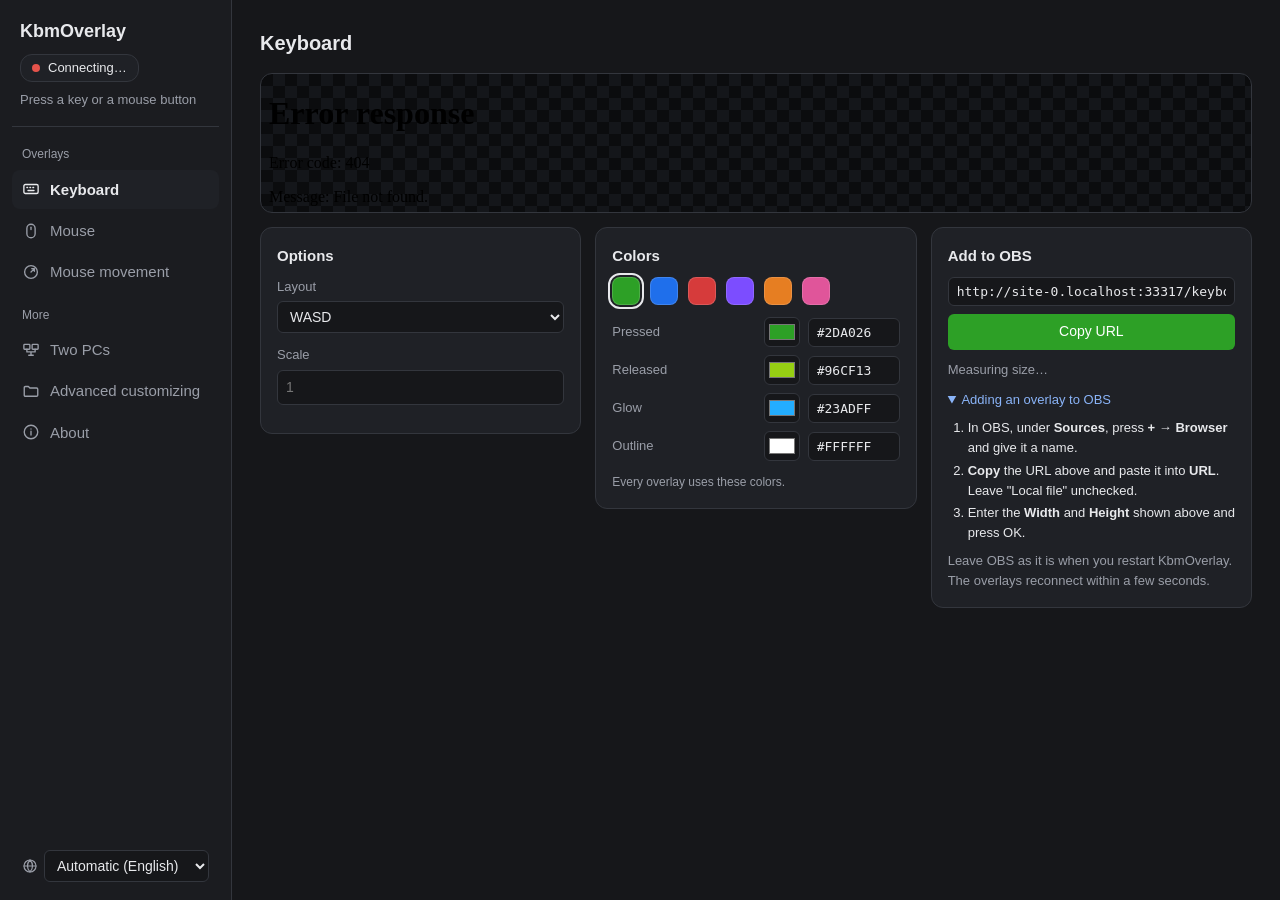
==== pages/index.html @ e0cd4a21 "Redesign the settings page: side menu, color picker, two-PC switches The settings page was one long " ====
<!DOCTYPE html>
<html lang="en">
<head>
    <meta charset="utf-8">
    <meta name="viewport" content="width=device-width, initial-scale=1">
    <title>KbmOverlay</title>
    <script src="overlay.js"></script>
    <style>
        :root {
            --bg: #16171a;
            --side: #1b1c20;
            --card: #1f2126;
            --hover: #26282e;
            --line: #33363d;
            --text: #e8e9ec;
            --muted: #9a9ea8;
            --accent: #2DA026;
            --warn: #f2b84b;
            --bad: #e5534b;
            --link: #8ab4f8;
            --font: "Segoe UI", "Malgun Gothic", "Yu Gothic UI", "Microsoft YaHei UI", sans-serif;
        }
        * { box-sizing: border-box; }
        [hidden] { display: none !important; }
        html, body { margin: 0; background: var(--bg); color: var(--text); font: 15px/1.55 var(--font); }
        h2 { font-size: 20px; margin: 0 0 14px; }
        h3 { font-size: 15px; margin: 0 0 10px; }
        p { margin: 0; }
        a { color: var(--link); }
        .muted { color: var(--muted); }
        .good { color: var(--accent); }
        .warn { color: var(--warn); }
        .bad { color: var(--bad); }
        .small { font-size: 13px; }

        /* ---- menu on the left, one panel on the right ---- */
        .app { display: grid; grid-template-columns: 232px minmax(0, 1fr); min-height: 100vh; }
        .sidebar { position: sticky; top: 0; height: 100vh; overflow-y: auto; display: flex; flex-direction: column; gap: 2px;
                   padding: 18px 12px; background: var(--side); border-right: 1px solid var(--line); }
        .summary { display: flex; flex-direction: column; align-items: flex-start; gap: 8px; padding: 0 8px 16px; margin-bottom: 4px; border-bottom: 1px solid var(--line); }
        .brand { font-size: 18px; font-weight: 600; }
        .brand .muted { margin-left: 6px; font-size: 13px; font-weight: 400; }
        .pill { display: inline-flex; align-items: center; gap: 8px; padding: 3px 11px; border-radius: 12px; background: var(--card); border: 1px solid var(--line); font-size: 13px; }
        .dot { flex-shrink: 0; width: 8px; height: 8px; border-radius: 50%; background: var(--bad); }
        .pill.ok .dot { background: var(--accent); }
        .last-input { font-size: 13px; font-variant-numeric: tabular-nums; }
        nav { display: flex; flex-direction: column; gap: 2px; }
        .nav-group { padding: 12px 10px 4px; font-size: 12px; color: var(--muted); }
        nav a { display: flex; align-items: center; gap: 10px; padding: 8px 10px; border-radius: 8px; color: var(--muted); text-decoration: none; }
        nav a:hover { background: var(--hover); color: var(--text); }
        nav a[aria-current="page"] { background: var(--card); color: var(--text); font-weight: 600; }
        nav svg { width: 18px; height: 18px; flex-shrink: 0; }
        .badge { margin-left: auto; min-width: 18px; padding: 0 6px; border-radius: 9px; background: var(--warn); color: #1a1405; font-size: 12px; font-weight: 600; text-align: center; }
        /* Bottom of the menu, with a globe so it can be found in a language you cannot read. */
        .language { margin-top: auto; display: flex; align-items: center; gap: 6px; padding: 14px 10px 0; color: var(--muted); }
        .language svg { width: 16px; height: 16px; flex-shrink: 0; }
        .language select { flex: 1; min-width: 0; }
        main { width: 100%; max-width: 1080px; padding: 28px 28px 48px; }

        /* ---- shared pieces ---- */
        .notice { border: 1px solid var(--warn); color: var(--warn); border-radius: 8px; padding: 10px 14px; margin-bottom: 16px; }
        .banner { border: 2px solid var(--warn); border-radius: 12px; padding: 16px 18px; margin-bottom: 16px; background: var(--card); }
        .banner p { margin: 0 0 6px; }
        .banner .code { font: 600 28px/1.2 Consolas, monospace; letter-spacing: 2px; color: var(--warn); }
        .box { min-width: 0; background: var(--card); border: 1px solid var(--line); border-radius: 12px; padding: 16px; }
        .columns { display: grid; grid-template-columns: repeat(auto-fit, minmax(240px, 1fr)); gap: 14px; align-items: start; }
        .columns.two { grid-template-columns: repeat(auto-fit, minmax(300px, 1fr)); }
        .prose p + p { margin-top: 10px; }
        .intro { margin: -4px 0 16px; }
        select, input { background: var(--bg); color: var(--text); border: 1px solid var(--line); border-radius: 6px; padding: 6px 8px; font: inherit; font-size: 14px; }
        button { background: var(--accent); color: #fff; border: 0; border-radius: 6px; padding: 7px 16px; font: inherit; font-size: 14px; cursor: pointer; }
        button:active { transform: translateY(1px); }
        button.secondary { background: transparent; color: var(--text); border: 1px solid var(--line); }
        button.danger { background: transparent; color: var(--bad); border: 1px solid var(--bad); }
        button.link { background: none; border: 0; padding: 0; color: var(--link); font-size: 12px; }
        button:disabled { opacity: 0.5; cursor: default; }
        button:focus-visible, a:focus-visible, summary:focus-visible { outline: 2px solid var(--link); outline-offset: 2px; }
        code { font-family: Consolas, monospace; font-size: 13px; background: var(--bg); padding: 1px 5px; border-radius: 4px; }
        .row { display: flex; flex-wrap: wrap; gap: 8px; align-items: center; margin-top: 10px; }
        .row input { flex: 1 1 200px; min-width: 0; padding: 7px 10px; }

        /* ---- overlay panels: big preview on top, three boxes below ---- */
        .preview { position: relative; overflow: hidden; min-height: 140px; margin-bottom: 14px; border: 1px solid var(--line); border-radius: 12px;
                   background: #0b0c0e repeating-conic-gradient(#14161a 0% 25%, #0b0c0e 0% 50%) 0 0 / 24px 24px; }
        .preview iframe { position: absolute; left: 0; top: 0; border: 0; transform-origin: 0 0; background: transparent; }
        .field { display: flex; flex-direction: column; gap: 4px; margin-bottom: 12px; color: var(--muted); font-size: 13px; }
        .field select, .field input { width: 100%; }
        .url { width: 100%; margin-bottom: 8px; font: 13px Consolas, monospace; }
        .copy { width: 100%; }
        .changed { margin-top: 8px; }
        .size { margin-top: 10px; font-size: 13px; }
        .size b { color: var(--text); font-variant-numeric: tabular-nums; }
        .howto { margin-top: 10px; font-size: 13px; }
        .howto summary { cursor: pointer; color: var(--link); }
        ol.steps { margin: 8px 0; padding-left: 20px; }
        ol.steps li { margin: 2px 0; }
        .swatches { display: flex; flex-wrap: wrap; gap: 10px; margin-bottom: 12px; }
        button.swatch { width: 28px; height: 28px; padding: 0; border-radius: 8px; border: 1px solid rgba(255, 255, 255, 0.15); }
        button.swatch[aria-pressed="true"] { outline: 2px solid var(--text); outline-offset: 2px; }
        .color-row { display: grid; grid-template-columns: minmax(0, 1fr) 36px 92px; gap: 8px; align-items: center; margin-top: 8px; font-size: 13px; color: var(--muted); }
        .color-row input[type=color] { width: 36px; height: 30px; padding: 2px; cursor: pointer; }
        .hex { width: 100%; font: 13px Consolas, monospace; text-transform: uppercase; }
        .hex.invalid { border-color: var(--bad); }
        .color-footer { display: flex; flex-wrap: wrap; justify-content: space-between; gap: 4px 12px; margin-top: 12px; font-size: 12px; }

        /* ---- two PCs ---- */
        .switch-row { display: flex; align-items: flex-start; justify-content: space-between; gap: 16px; }
        .switch-row.sub { margin-top: 14px; padding-top: 14px; border-top: 1px solid var(--line); }
        .switch-title { font-weight: 600; margin-bottom: 2px; }
        .switch-row p { font-size: 13px; }
        .switch { position: relative; flex-shrink: 0; width: 44px; height: 24px; margin-top: 2px; }
        .switch input { position: absolute; inset: 0; width: 100%; height: 100%; margin: 0; opacity: 0; cursor: pointer; }
        .switch span { position: absolute; inset: 0; border-radius: 12px; background: #43464f; pointer-events: none; transition: background 0.15s; }
        .switch span::after { content: ""; position: absolute; left: 3px; top: 3px; width: 18px; height: 18px; border-radius: 50%; background: #fff; transition: transform 0.15s; }
        .switch input:checked + span { background: var(--accent); }
        .switch input:checked + span::after { transform: translateX(20px); }
        .switch input:focus-visible + span { outline: 2px solid var(--link); outline-offset: 2px; }
        .switch input:disabled { cursor: default; }
        .switch input:disabled + span, .switch.busy span { opacity: 0.5; }
        .peer-list { list-style: none; margin: 12px 0 0; padding: 0; }
        .peer-list li { display: flex; justify-content: space-between; align-items: center; gap: 8px; padding: 6px 0; border-top: 1px solid var(--line); }
        .peer-list button { flex-shrink: 0; white-space: nowrap; }
        #send-text { font-size: 13px; }

        @media (max-width: 760px) {
            .app { grid-template-columns: minmax(0, 1fr); }
            .sidebar { position: static; height: auto; padding: 14px 16px 10px; border-right: 0; border-bottom: 1px solid var(--line); }
            .summary { flex-direction: row; flex-wrap: wrap; align-items: center; padding: 0 0 12px; }
            nav { flex-direction: row; flex-wrap: wrap; }
            .nav-group { display: none; }
            nav a { padding: 6px 10px; }
            .language { margin-top: 8px; padding: 0; }
            main { padding: 20px 16px 40px; }
        }
    </style>
</head>
<body>
<div class="app">
    <aside class="sidebar">
        <div class="summary">
            <div class="brand">KbmOverlay<span class="muted" id="version"></span></div>
            <span class="pill" id="status"><span class="dot"></span><span id="status-text" data-i18n="status.connecting"></span></span>
            <span class="pill ok" id="relay-pill" hidden><span class="dot"></span><span id="relay-pill-text"></span></span>
            <span class="muted last-input" id="last-input" data-i18n="input.hint"></span>
        </div>
        <nav>
            <div class="nav-group" data-i18n="nav.overlays"></div>
            <a href="#keyboard">
                <svg viewBox="0 0 24 24" fill="none" stroke="currentColor" stroke-width="1.8" stroke-linecap="round" stroke-linejoin="round" aria-hidden="true"><rect x="2.5" y="6" width="19" height="12" rx="2"/><path d="M6.5 10h1M10.5 10h1M14.5 10h1M8 14h8"/></svg>
                <span data-i18n="keyboard.title"></span>
            </a>
            <a href="#mouse">
                <svg viewBox="0 0 24 24" fill="none" stroke="currentColor" stroke-width="1.8" stroke-linecap="round" stroke-linejoin="round" aria-hidden="true"><rect x="6.5" y="3" width="11" height="18" rx="5.5"/><path d="M12 7v3"/></svg>
                <span data-i18n="mouse.title"></span>
            </a>
            <a href="#mouse-move">
                <svg viewBox="0 0 24 24" fill="none" stroke="currentColor" stroke-width="1.8" stroke-linecap="round" stroke-linejoin="round" aria-hidden="true"><circle cx="12" cy="12" r="8.5"/><path d="M12 12l4.5-4.5M13 7.5h3.5V11"/></svg>
                <span data-i18n="mouseMove.title"></span>
            </a>
            <div class="nav-group" data-i18n="nav.more"></div>
            <a href="#relay">
                <svg viewBox="0 0 24 24" fill="none" stroke="currentColor" stroke-width="1.8" stroke-linecap="round" stroke-linejoin="round" aria-hidden="true"><rect x="2.5" y="4.5" width="8" height="6.5" rx="1"/><rect x="13.5" y="4.5" width="8" height="6.5" rx="1"/><path d="M6.5 11v3.5h11V11M12 14.5V19M9 19h6"/></svg>
                <span data-i18n="relay.title"></span>
                <span class="badge" id="relay-badge" data-i18n-title="nav.attention" hidden></span>
            </a>
            <a href="#custom">
                <svg viewBox="0 0 24 24" fill="none" stroke="currentColor" stroke-width="1.8" stroke-linecap="round" stroke-linejoin="round" aria-hidden="true"><path d="M3 7.5A1.5 1.5 0 0 1 4.5 6h4l2 2h9A1.5 1.5 0 0 1 21 9.5v8a1.5 1.5 0 0 1-1.5 1.5h-15A1.5 1.5 0 0 1 3 17.5z"/></svg>
                <span data-i18n="custom.title"></span>
            </a>
            <a href="#about">
                <svg viewBox="0 0 24 24" fill="none" stroke="currentColor" stroke-width="1.8" stroke-linecap="round" stroke-linejoin="round" aria-hidden="true"><circle cx="12" cy="12" r="9"/><path d="M12 11v5M12 8h.01"/></svg>
                <span data-i18n="about.title"></span>
            </a>
        </nav>
        <label class="language" data-i18n-title="language.label">
            <svg viewBox="0 0 24 24" fill="none" stroke="currentColor" stroke-width="1.8" stroke-linecap="round" aria-hidden="true">
                <circle cx="12" cy="12" r="9"/><path d="M3 12h18M12 3c2.5 2.6 3.8 5.6 3.8 9s-1.3 6.4-3.8 9c-2.5-2.6-3.8-5.6-3.8-9S9.5 5.6 12 3z"/>
            </svg>
            <select id="language" data-i18n-aria="language.label"></select>
        </label>
    </aside>

    <main>
        <!-- Shown above every panel, so a request is never missed. -->
        <div class="banner" id="approval" hidden>
            <p id="approval-text"></p>
            <p><span data-i18n="approval.code"></span> <span class="code" id="approval-code"></span></p>
            <p class="muted" data-i18n="approval.hint"></p>
            <div class="row">
                <button type="button" id="approve" data-i18n="approval.allow"></button>
                <button type="button" class="secondary" id="deny" data-i18n="approval.deny"></button>
            </div>
        </div>

        <div class="banner" id="waiting" hidden>
            <p id="waiting-text"></p>
            <p><span data-i18n="approval.code"></span> <span class="code" id="waiting-code"></span></p>
            <p class="muted" data-i18n="waiting.hint"></p>
        </div>

        <div class="notice" id="admin-notice" data-i18n="admin.notice" hidden></div>

        <section class="panel" data-panel="keyboard" data-page="keyboard.html" data-colors="pressed released glow line" hidden>
            <h2 data-i18n="keyboard.title"></h2>
            <div class="preview"><iframe data-i18n-title="preview.keyboard"></iframe></div>
            <div class="columns">
                <div class="box">
                    <h3 data-i18n="box.options"></h3>
                    <label class="field"><span data-i18n="keyboard.layout"></span>
                        <select data-param="layout">
                            <option value="" data-i18n="layout.wasd"></option>
                            <option value="tkl" data-i18n="layout.tkl"></option>
                            <option value="full" data-i18n="layout.full"></option>
                        </select>
                    </label>
                    <label class="field"><span data-i18n="option.scale"></span>
                        <input type="number" data-param="scale" min="0.25" max="4" step="0.25" placeholder="1">
                    </label>
                </div>
                <div class="box colors"><h3 data-i18n="box.colors"></h3></div>
                <div class="box obs"><h3 data-i18n="box.obs"></h3></div>
            </div>
        </section>

        <section class="panel" data-panel="mouse" data-page="mouse.html" data-colors="pressed released line" hidden>
            <h2 data-i18n="mouse.title"></h2>
            <div class="preview"><iframe data-i18n-title="preview.mouse"></iframe></div>
            <div class="columns">
                <div class="box">
                    <h3 data-i18n="box.options"></h3>
                    <label class="field"><span data-i18n="option.scale"></span>
                        <input type="number" data-param="scale" min="0.25" max="4" step="0.25" placeholder="1">
                    </label>
                </div>
                <div class="box colors"><h3 data-i18n="box.colors"></h3></div>
                <div class="box obs"><h3 data-i18n="box.obs"></h3></div>
            </div>
        </section>

        <section class="panel" data-panel="mouse-move" data-page="mouse-move.html" data-colors="line" hidden>
            <h2 data-i18n="mouseMove.title"></h2>
            <div class="preview"><iframe data-i18n-title="preview.mouseMove"></iframe></div>
            <div class="columns">
                <div class="box">
                    <h3 data-i18n="box.options"></h3>
                    <label class="field"><span data-i18n="option.size"></span>
                        <input type="number" data-param="size" min="120" max="2000" step="20" placeholder="400">
                    </label>
                    <label class="field"><span data-i18n="option.sens"></span>
                        <input type="number" data-param="sens" min="0.05" max="20" step="0.25" placeholder="1">
                    </label>
                    <p class="muted small" data-i18n="mouseMove.hint"></p>
                </div>
                <div class="box colors"><h3 data-i18n="box.colors"></h3></div>
                <div class="box obs"><h3 data-i18n="box.obs"></h3></div>
            </div>
        </section>

        <section class="panel" data-panel="relay" hidden>
            <h2 data-i18n="relay.title"></h2>
            <p class="muted intro">
                <span data-i18n-html="relay.intro"></span>
                <b id="relay-machine">…</b> <span id="relay-addresses"></span>
            </p>
            <div class="columns two">
                <div class="box">
                    <h3 data-i18n-html="receive.title"></h3>
                    <div class="switch-row">
                        <div>
                            <div class="switch-title" id="receive-label" data-i18n="receive.switch"></div>
                            <p id="receive-text" class="muted">…</p>
                        </div>
                        <label class="switch"><input type="checkbox" role="switch" id="receive-switch" aria-labelledby="receive-label"><span></span></label>
                    </div>
                    <div class="row" id="firewall-row" hidden>
                        <button type="button" id="firewall-retry" data-i18n="receive.allowFirewall"></button>
                    </div>
                    <div class="switch-row sub" id="public-row" hidden>
                        <div>
                            <div class="switch-title" id="public-label" data-i18n="receive.allowPublic"></div>
                            <p id="public-text" class="muted"></p>
                        </div>
                        <label class="switch"><input type="checkbox" role="switch" id="public-switch" aria-labelledby="public-label"><span></span></label>
                    </div>
                    <div class="row" id="network-row" hidden>
                        <button type="button" class="secondary" id="network-settings" data-i18n="receive.networkSettings"></button>
                    </div>
                    <ul class="peer-list" id="paired-list"></ul>
                </div>
                <div class="box">
                    <h3 data-i18n="send.title"></h3>
                    <p id="send-text" class="muted">…</p>
                    <ul class="peer-list" id="found-list"></ul>
                    <div class="row">
                        <input id="manual-address" data-i18n-placeholder="send.manualPlaceholder" data-i18n-aria="send.manualLabel">
                        <button type="button" class="secondary" id="manual-connect" data-i18n="send.manualConnect"></button>
                    </div>
                    <p class="bad small" id="manual-error" style="margin-top:6px" hidden></p>
                    <div class="row">
                        <button type="button" class="secondary" id="search" data-i18n="send.search"></button>
                        <button type="button" class="danger" id="stop-sending" data-i18n="send.stop" hidden></button>
                    </div>
                </div>
            </div>
        </section>

        <section class="panel" data-panel="custom" hidden>
            <h2 data-i18n="custom.title"></h2>
            <div class="box prose">
                <p data-i18n="custom.colorsHint"></p>
                <p data-i18n-html="custom.text"></p>
            </div>
        </section>

        <section class="panel" data-panel="about" hidden>
            <h2 data-i18n="about.title"></h2>
            <div class="box prose">
                <p id="about-version" hidden></p>
                <p data-i18n="footer.privacy"></p>
                <p>
                    <a href="licenses.html" data-i18n="footer.licenses"></a> ·
                    <a href="https://github.com/xyzw0128-debug/KbmOverlay" target="_blank" rel="noopener">GitHub</a>
                </p>
            </div>
        </section>
    </main>
</div>

<!-- The "Add to OBS" box, copied into each overlay panel. -->
<template id="obs-box">
    <input class="url" readonly data-i18n-aria="obs.urlLabel">
    <button type="button" class="copy" data-i18n="copy"></button>
    <p class="warn small changed" data-i18n="obs.changed" hidden></p>
    <div class="size muted"></div>
    <details class="howto">
        <summary data-i18n="obs.title"></summary>
        <ol class="steps">
            <li data-i18n-html="obs.step1"></li>
            <li data-i18n-html="obs.step2"></li>
            <li data-i18n-html="obs.step3"></li>
        </ol>
        <p class="muted" data-i18n="obs.reconnect"></p>
    </details>
</template>

<script>
    Overlay.i18n().then(function (t) {
        'use strict';

        function $(id) { return document.getElementById(id); }

        function el(tag, className, text) {
            var element = document.createElement(tag);
            if (className) element.className = className;
            if (text != null) element.textContent = text;
            return element;
        }

        var info = t.info;
        Overlay.translate(t, document);
        document.title = info.version ? t('page.titleVersion', { version: info.version }) : t('page.title');
        $('admin-notice').hidden = info.elevated !== false;
        if (info.version) {
            $('version').textContent = info.version;
            $('about-version').textContent = t('about.version', { version: info.version });
            $('about-version').hidden = false;
        }

        // ---- choices remembered in this browser (panel, options, colors, last copied URLs) ----

        var store = (function () {
            var KEY = 'kbmoverlay.settings';
            var data = {};
            try {
                var saved = JSON.parse(localStorage.getItem(KEY));
                if (saved && typeof saved === 'object') data = saved;
            } catch (e) {
                // Storage off or broken: start from the defaults.
            }
            return {
                get: function (name) { return data[name] != null ? data[name] : null; },
                // An object saved under name, or a new empty one.
                object: function (name) {
                    var value = data[name];
                    return value && typeof value === 'object' && !Array.isArray(value) ? value : {};
                },
                set: function (name, value) {
                    data[name] = value;
                    try { localStorage.setItem(KEY, JSON.stringify(data)); } catch (e) { /* not remembered, still works */ }
                }
            };
        })();

        // ---- language ----

        var languageSelect = $('language');
        function addOption(value, label) {
            var option = document.createElement('option');
            option.value = value;
            option.textContent = label;
            languageSelect.appendChild(option);
        }
        addOption('auto', t('language.auto', { name: info.systemLang || 'English' }));
        (info.languages || []).forEach(function (language) { addOption(language.code, language.name); });
        languageSelect.value = info.langSetting || 'auto';

        // ---- colors ----
        // Colors go into the overlay URLs (?pressed=2DA026&...), the same for every overlay.
        // A color that is not set uses theme.css.

        var COLOR_NAMES = ['pressed', 'released', 'glow', 'line'];
        var defaults = { pressed: '2DA026', released: '96CF13', glow: '23ADFF', line: 'FFFFFF' }; // until theme.css is read
        var PRESETS = [
            { name: 'green' }, // theme.css colors
            { name: 'blue', pressed: '1F6FEB', released: '58A6FF', glow: '9ED0FF' },
            { name: 'red', pressed: 'D63B3B', released: 'FF7B5C', glow: 'FFB347' },
            { name: 'purple', pressed: '7C4DFF', released: 'B39DFF', glow: 'FF6EC7' },
            { name: 'orange', pressed: 'E67E22', released: 'FFB65C', glow: 'FFE08A' },
            { name: 'pink', pressed: 'E0559A', released: 'FF9CCB', glow: 'B39DFF' }
        ];

        function isHex(value) { return typeof value === 'string' && /^[0-9A-Fa-f]{6}$/.test(value); }

        var colors = {};
        var savedColors = store.object('colors');
        COLOR_NAMES.forEach(function (name) {
            if (isHex(savedColors[name])) colors[name] = savedColors[name].toUpperCase();
        });

        function colorOf(name) { return colors[name] || defaults[name]; }

        // changes: { name: 'RRGGBB' or null for the theme.css color }
        function setColors(changes) {
            Object.keys(changes).forEach(function (name) {
                var value = changes[name] ? changes[name].toUpperCase() : null;
                if (!value || value === defaults[name]) delete colors[name];
                else colors[name] = value;
            });
            store.set('colors', colors);
            refreshCards();
        }

        // Any CSS color -> 'RRGGBB', or null.
        function cssToHex(value) {
            if (/var\(/.test(value)) return null;
            var probe = document.createElement('span');
            probe.style.color = value;
            if (!probe.style.color) return null;
            document.body.appendChild(probe);
            var rgb = getComputedStyle(probe).color.match(/[\d.]+/g);
            document.body.removeChild(probe);
            if (!rgb || rgb.length < 3) return null;
            return rgb.slice(0, 3).map(function (n) {
                return ('0' + Math.round(+n).toString(16)).slice(-2);
            }).join('').toUpperCase();
        }

        // Show the colors theme.css really has; it can be edited in the pages folder.
        fetch('theme.css')
            .then(function (response) { return response.ok ? response.text() : ''; })
            .then(function (css) {
                var root = /:root\s*\{([^}]*)\}/.exec(css);
                if (!root) return;
                COLOR_NAMES.forEach(function (name) {
                    var match = new RegExp('--' + name + '\\s*:\\s*([^;]+);').exec(root[1]);
                    var hex = match && cssToHex(match[1].trim());
                    if (hex) defaults[name] = hex;
                });
                refreshCards();
            })
            .catch(function () { /* keep the built-in defaults */ });

        // Fills the Colors box of one panel: preset swatches (when the overlay has a pressed color)
        // and a picker plus a hex field per color. Returns a function that redraws it.
        function colorBox(box, names) {
            var swatches = [];
            if (names.indexOf('pressed') >= 0) {
                var group = el('div', 'swatches');
                group.setAttribute('role', 'group');
                group.setAttribute('aria-label', t('color.presets'));
                PRESETS.forEach(function (preset) {
                    var button = el('button', 'swatch');
                    button.type = 'button';
                    button.title = t('color.preset.' + preset.name);
                    button.setAttribute('aria-label', button.title);
                    button.addEventListener('click', function () {
                        setColors({ pressed: preset.pressed, released: preset.released, glow: preset.glow });
                    });
                    group.appendChild(button);
                    swatches.push({ button: button, preset: preset });
                });
                box.appendChild(group);
            }

            var error = el('p', 'bad small', t('color.invalid'));
            error.hidden = true;
            var rows = names.map(function (name) {
                var label = t('color.' + name);
                var row = el('div', 'color-row');
                var picker = el('input');
                picker.type = 'color';
                picker.setAttribute('aria-label', label);
                var hex = el('input', 'hex');
                hex.maxLength = 7;
                hex.spellcheck = false;
                hex.setAttribute('aria-label', label + ' (HEX)');

                picker.addEventListener('input', function () { hex.value = picker.value.toUpperCase(); });
                picker.addEventListener('change', function () {
                    var change = {};
                    change[name] = picker.value.slice(1);
                    setColors(change);
                });
                hex.addEventListener('input', function () {
                    hex.classList.remove('invalid');
                    error.hidden = true;
                });
                hex.addEventListener('change', function () {
                    var value = hex.value.trim().replace(/^#/, '');
                    if (/^[0-9A-Fa-f]{3}$/.test(value)) value = value.replace(/./g, '$&$&');
                    if (!isHex(value)) {
                        hex.classList.add('invalid');
                        error.hidden = false;
                        return;
                    }
                    var change = {};
                    change[name] = value;
                    setColors(change);
                });

                row.appendChild(el('span', null, label));
                row.appendChild(picker);
                row.appendChild(hex);
                box.appendChild(row);
                return { name: name, picker: picker, hex: hex };
            });
            box.appendChild(error);

            var footer = el('div', 'color-footer');
            var reset = el('button', 'link', t('color.reset'));
            reset.type = 'button';
            reset.addEventListener('click', function () {
                var change = {};
                names.forEach(function (name) { change[name] = null; });
                setColors(change);
            });
            footer.appendChild(el('span', 'muted', t('color.shared')));
            footer.appendChild(reset);
            box.appendChild(footer);

            return function render() {
                rows.forEach(function (row) {
                    var value = colorOf(row.name);
                    row.picker.value = '#' + value.toLowerCase();
                    if (!row.hex.classList.contains('invalid')) row.hex.value = '#' + value;
                });
                swatches.forEach(function (swatch) {
                    var preset = swatch.preset;
                    var current = ['pressed', 'released', 'glow'].every(function (name) {
                        return (colors[name] || null) === (preset[name] || null);
                    });
                    swatch.button.style.background = '#' + (preset.pressed || defaults.pressed);
                    swatch.button.setAttribute('aria-pressed', current ? 'true' : 'false');
                });
                reset.hidden = !names.some(function (name) { return colors[name]; });
            };
        }

        // ---- overlay panels ----

        var PREVIEW_PAD = 16;         // px around the overlay inside the preview
        var PREVIEW_MAX_HEIGHT = 320; // px; taller overlays are shown smaller

        var cards = [];
        var savedOptions = store.object('options');
        var copied = store.object('copied');   // page -> URL last copied, to notice later changes

        function refreshCards() {
            cards.forEach(function (card) { card.refresh(); });
        }

        function setupCard(card) {
            var page = card.getAttribute('data-page');
            var colorNames = (card.getAttribute('data-colors') || '').split(' ').filter(Boolean);
            var iframe = card.querySelector('iframe');
            var preview = card.querySelector('.preview');
            var obsBox = card.querySelector('.obs');
            obsBox.appendChild(document.importNode($('obs-box').content, true));
            Overlay.translate(t, obsBox);
            var urlInput = obsBox.querySelector('.url');
            var copyButton = obsBox.querySelector('.copy');
            var changedNote = obsBox.querySelector('.changed');
            var sizeText = obsBox.querySelector('.size');
            obsBox.querySelector('.howto').open = !Object.keys(copied).length; // open until something was copied once
            var controls = Array.prototype.slice.call(card.querySelectorAll('[data-param]'));
            var renderColors = colorBox(card.querySelector('.colors'), colorNames);
            var size = null;

            var options = savedOptions[page] || {};
            controls.forEach(function (control) {
                var value = options[control.getAttribute('data-param')];
                if (typeof value !== 'string') return;
                control.value = value;
                if (control.tagName === 'SELECT' && control.selectedIndex < 0) control.selectedIndex = 0;
            });

            function url() {
                var parts = [];
                controls.forEach(function (control) {
                    var value = control.value.trim();
                    if (value !== '') parts.push(control.getAttribute('data-param') + '=' + encodeURIComponent(value));
                });
                colorNames.forEach(function (name) {
                    if (colors[name]) parts.push(name + '=' + colors[name]);
                });
                return location.origin + '/' + page + (parts.length ? '?' + parts.join('&') : '');
            }

            // Centers the overlay in the preview, shrunk to fit when it is too big.
            function fit() {
                var width = preview.clientWidth;
                if (!size || !width) return; // not measured yet, or the panel is hidden
                var scale = Math.min(1, (width - PREVIEW_PAD * 2) / size[0], PREVIEW_MAX_HEIGHT / size[1]);
                var height = Math.max(140, Math.ceil(size[1] * scale) + PREVIEW_PAD * 2);
                var left = Math.round((width - size[0] * scale) / 2);
                var top = Math.round((height - size[1] * scale) / 2);
                iframe.style.width = size[0] + 'px';
                iframe.style.height = size[1] + 'px';
                iframe.style.transform = 'translate(' + left + 'px, ' + top + 'px) scale(' + scale + ')';
                preview.style.height = height + 'px';
            }

            function update() {
                var value = url();
                urlInput.value = value;
                changedNote.hidden = !copied[page] || copied[page] === value;
                if (iframe.getAttribute('src') !== value) {
                    sizeText.textContent = t('size.measuring');
                    iframe.src = value;
                }
            }

            controls.forEach(function (control) {
                control.addEventListener('change', function () {
                    var values = {};
                    controls.forEach(function (c) { values[c.getAttribute('data-param')] = c.value.trim(); });
                    savedOptions[page] = values;
                    store.set('options', savedOptions);
                    update();
                });
            });

            copyButton.addEventListener('click', function () {
                function done() {
                    copied[page] = urlInput.value;
                    store.set('copied', copied);
                    changedNote.hidden = true;
                    copyButton.textContent = t('copied');
                    setTimeout(function () { copyButton.textContent = t('copy'); }, 1500);
                }
                function fallback() {
                    urlInput.select();
                    document.execCommand('copy');
                    done();
                }
                if (navigator.clipboard) navigator.clipboard.writeText(urlInput.value).then(done, fallback);
                else fallback();
            });

            window.addEventListener('message', function (event) {
                if (event.origin !== location.origin || event.source !== iframe.contentWindow) return;
                if (!event.data || !event.data.kbmOverlaySize) return;
                size = event.data.kbmOverlaySize;
                sizeText.innerHTML = t.html('size.text', { width: size[0], height: size[1] });
                fit();
            });
            window.addEventListener('resize', fit);

            cards.push({
                fit: fit,
                refresh: function () {
                    renderColors();
                    update();
                }
            });
            renderColors();
            update();
        }

        Array.prototype.forEach.call(document.querySelectorAll('[data-page]'), setupCard);

        // ---- menu ----
        // The address ends in #keyboard, #relay, ... No element has those ids, so the page does not jump.

        var panels = Array.prototype.slice.call(document.querySelectorAll('[data-panel]'));
        var links = Array.prototype.slice.call(document.querySelectorAll('nav a'));

        function showPanel(name) {
            var known = panels.some(function (panel) { return panel.getAttribute('data-panel') === name; });
            if (!known) name = 'keyboard';
            panels.forEach(function (panel) { panel.hidden = panel.getAttribute('data-panel') !== name; });
            links.forEach(function (link) {
                if (link.getAttribute('href') === '#' + name) link.setAttribute('aria-current', 'page');
                else link.removeAttribute('aria-current');
            });
            store.set('panel', name);
            cards.forEach(function (card) { card.fit(); });
        }

        window.addEventListener('hashchange', function () {
            showPanel(location.hash.slice(1));
            window.scrollTo(0, 0);
        });
        showPanel(location.hash.slice(1) || store.get('panel'));

        // ---- connection ----

        var status = $('status');
        var connection = Overlay.connect(['key', 'button', 'relay'])
            .on('status', function (connected) {
                status.classList.toggle('ok', connected);
                $('status-text').textContent = t(connected ? 'status.connected' : 'status.off');
                if (!connected) renderRelay(null);
            })
            .on('key', function (name, down) {
                if (down) $('last-input').textContent = t('input.key', { name: name });
            })
            .on('button', function (name, down) {
                if (down) $('last-input').textContent = t('input.button', { name: t('button.' + name) });
            })
            .on('relay', renderRelay)
            .on('relayError', function (message) {
                $('manual-error').textContent = message;
                $('manual-error').hidden = false;
            });

        languageSelect.addEventListener('change', function () {
            connection.send({ cmd: 'language', lang: languageSelect.value });
            setTimeout(function () { location.reload(); }, 300);
        });

        // ---- two PCs ----

        function setText(element, text, tone) {
            element.textContent = text;
            element.className = tone || 'muted';
        }

        function peerItem(label, buttonText, buttonClass, onClick) {
            var li = document.createElement('li');
            var span = document.createElement('span');
            span.textContent = label;
            li.appendChild(span);
            if (buttonText) {
                var button = document.createElement('button');
                button.type = 'button';
                button.className = buttonClass || '';
                button.textContent = buttonText;
                if (onClick) button.addEventListener('click', onClick); else button.disabled = true;
                li.appendChild(button);
            }
            return li;
        }

        var lastRelay = null;

        function renderRelay(relay) {
            lastRelay = relay;
            var receive = relay ? relay.receive : null;
            var send = relay ? relay.send : null;

            $('relay-machine').textContent = relay ? relay.machine : '…';
            $('relay-addresses').textContent = relay && relay.addresses.length ? '(' + relay.addresses.join(', ') + ')' : '';

            // Approval prompt (streaming PC).
            var pending = receive && receive.pending;
            $('approval').hidden = !pending;
            if (pending) {
                $('approval-text').innerHTML = t.html('approval.text', { name: pending.name, address: pending.address });
                $('approval-code').textContent = pending.code;
            }

            // Waiting for approval (game PC).
            var waiting = send && send.state === 'waiting';
            $('waiting').hidden = !waiting;
            if (waiting) {
                $('waiting-text').innerHTML = t.html('waiting.text', { name: send.target });
                $('waiting-code').textContent = send.code;
            }

            var attention = (pending ? 1 : 0) + (waiting ? 1 : 0);
            $('relay-badge').hidden = !attention;
            $('relay-badge').textContent = attention;

            // Pill in the menu.
            var pillText = '';
            if (receive && receive.active) pillText = t('pill.showing', { name: receive.active.name });
            else if (send && send.state === 'sending') pillText = t('pill.sending', { name: send.target });
            $('relay-pill').hidden = !pillText;
            $('relay-pill-text').textContent = pillText;

            renderReceive(receive);
            renderSend(send);
        }

        function renderReceive(receive) {
            var text = $('receive-text');
            var receiveSwitch = $('receive-switch');
            var publicSwitch = $('public-switch');
            var onPublic = !!(receive && receive.on && receive.problem === 'public-network');
            var firewallProblem = !!(receive && (receive.problem === 'firewall-needed' || receive.problem === 'firewall-failed'));

            // The switches always show what KbmOverlay reports, not what was just clicked.
            receiveSwitch.parentNode.classList.remove('busy');
            publicSwitch.parentNode.classList.remove('busy');
            receiveSwitch.disabled = publicSwitch.disabled = !receive;
            receiveSwitch.checked = !!(receive && receive.on);
            publicSwitch.checked = !!(receive && receive.allowPublic);
            $('firewall-row').hidden = !(receive && receive.on && firewallProblem);
            $('public-row').hidden = !(receive && receive.on && (onPublic || receive.allowPublic));
            $('network-row').hidden = !onPublic;
            if (!receive) {
                setText(text, t('receive.notConnected'));
                return;
            }
            $('public-text').textContent = t('receive.publicSwitchText', { port: receive.port });

            if (!receive.on) setText(text, t('receive.offText'));
            else if (receive.problem === 'public-network') setText(text, t('receive.publicText', { port: receive.port }), 'warn');
            else if (receive.problem === 'firewall-needed') setText(text, t('receive.firewallNeededText'), 'warn');
            else if (receive.problem === 'firewall-failed') setText(text, t('receive.firewallFailedText'), 'bad');
            else if (receive.problem === 'port-in-use') setText(text, t('receive.portInUseText', { port: receive.port }), 'bad');
            else if (!receive.listening) setText(text, t('receive.starting'));
            else if (receive.active) setText(text, t('receive.activeText', { name: receive.active.name, address: receive.active.address }), 'good');
            else setText(text, t('receive.waitingText'));

            var list = $('paired-list');
            list.innerHTML = '';
            receive.paired.forEach(function (peer) {
                list.appendChild(peerItem(t('receive.paired', { name: peer.name }), t('receive.remove'), 'danger', function () {
                    if (confirm(t('receive.removeConfirm', { name: peer.name }))) connection.send({ cmd: 'forget', id: peer.id });
                }));
            });
        }

        function renderSend(send) {
            var text = $('send-text');
            var list = $('found-list');
            list.innerHTML = '';
            $('stop-sending').hidden = !(send && (send.receiver || ['connecting', 'waiting', 'retrying', 'sending', 'searching'].indexOf(send.state) >= 0));
            if (!send) {
                setText(text, t('receive.notConnected'));
                return;
            }

            var vars = { name: send.target || (send.receiver && send.receiver.name) || '' };
            switch (send.state) {
                case 'sending': setText(text, t('send.sendingText', vars), 'good'); break;
                case 'waiting': setText(text, t('send.waitingText', vars), 'warn'); break;
                case 'connecting': setText(text, t('send.connectingText', vars)); break;
                case 'searching': setText(text, t('send.searchingText', vars)); break;
                case 'retrying': setText(text, send.message || t('send.retryingText', vars), 'warn'); break;
                case 'denied': setText(text, t('send.deniedText'), 'bad'); break;
                case 'forgotten': setText(text, send.message || t('send.forgottenText'), 'warn'); break;
                default:
                    if (lastRelay && lastRelay.receive.on && !send.found.length) setText(text, t('send.isStreamingText'));
                    else setText(text, t(send.found.length ? 'send.foundText' : 'send.searchText'));
            }

            send.found.forEach(function (f) {
                var isTarget = send.receiver && send.receiver.id === f.id && send.state !== 'forgotten';
                var label = f.name + ' (' + f.address + ')';
                if (isTarget) list.appendChild(peerItem(label, t(send.state === 'sending' ? 'send.sendingBadge' : 'send.targetBadge'), 'secondary', null));
                else list.appendChild(peerItem(label, t('send.send'), '', function () { connection.send({ cmd: 'send', id: f.id }); }));
            });
        }

        // A switch sends its command and stays dimmed until KbmOverlay reports the new state
        // (right away; the firewall prompt comes after). If no report comes, it goes back.
        function onSwitch(input, command) {
            input.addEventListener('change', function () {
                input.parentNode.classList.add('busy');
                connection.send(command(input.checked));
                setTimeout(function () { renderRelay(lastRelay); }, 3000);
            });
        }
        onSwitch($('receive-switch'), function (on) { return { cmd: 'receive', on: on }; });
        onSwitch($('public-switch'), function (on) { return { cmd: 'allowPublic', on: on }; });

        $('firewall-retry').addEventListener('click', function () { connection.send({ cmd: 'receive', on: true }); });
        $('network-settings').addEventListener('click', function () { connection.send({ cmd: 'networkSettings' }); });
        $('approve').addEventListener('click', function () { connection.send({ cmd: 'approve', id: lastRelay.receive.pending.id }); });
        $('deny').addEventListener('click', function () { connection.send({ cmd: 'deny', id: lastRelay.receive.pending.id }); });
        $('search').addEventListener('click', function () { connection.send({ cmd: 'search' }); });
        $('stop-sending').addEventListener('click', function () { connection.send({ cmd: 'stopSending' }); });
        $('manual-connect').addEventListener('click', function () {
            $('manual-error').hidden = true;
            connection.send({ cmd: 'sendTo', address: $('manual-address').value });
        });
    });
</script>
</body>
</html>
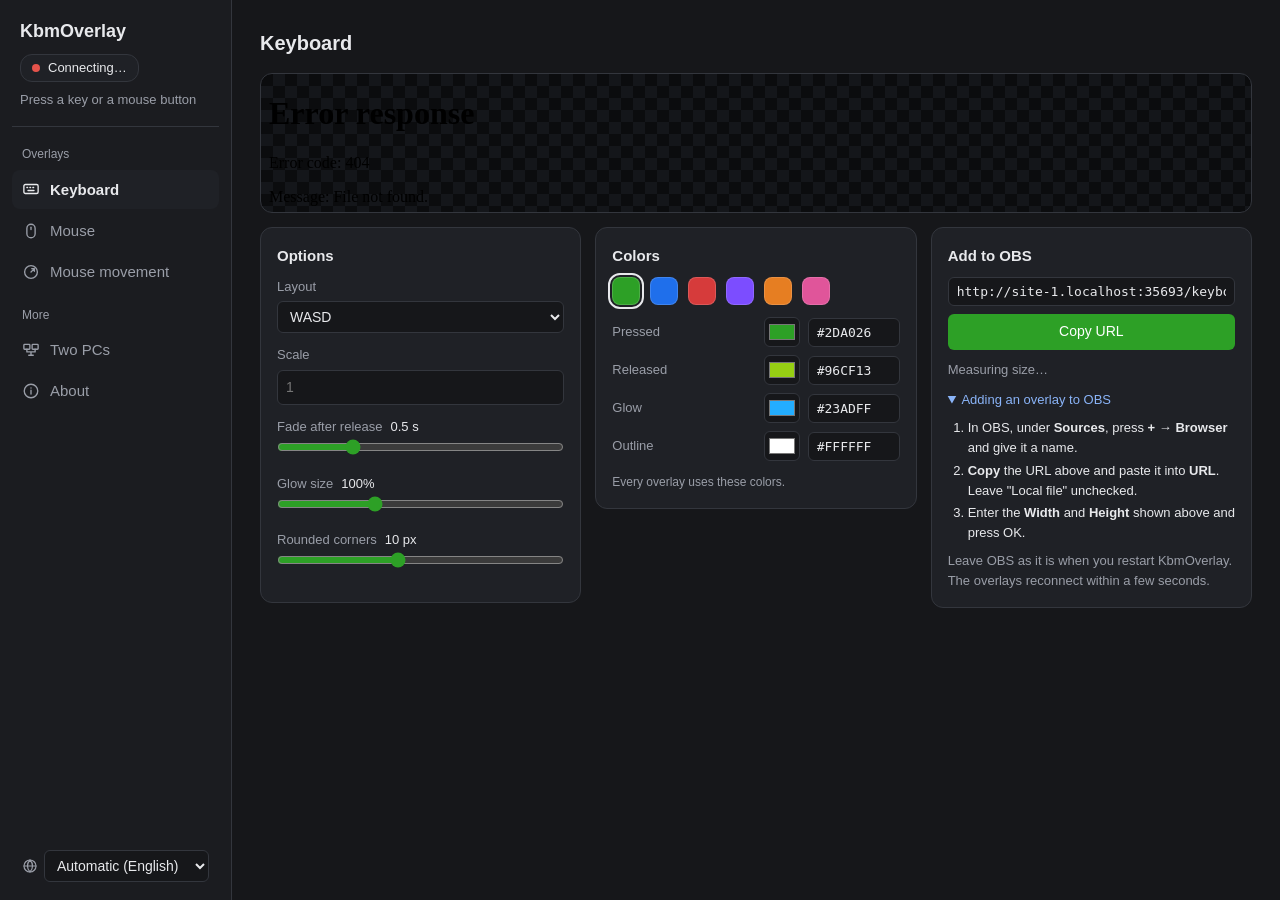
==== commit feac1781: "Move customizing into the settings page: look sliders, key picker, pages folder button "Advanced cus" ====
--- a/pages/index.html
+++ b/pages/index.html
@@ -102,6 +102,25 @@
         .hex { width: 100%; font: 13px Consolas, monospace; text-transform: uppercase; }
         .hex.invalid { border-color: var(--bad); }
         .color-footer { display: flex; flex-wrap: wrap; justify-content: space-between; gap: 4px 12px; margin-top: 12px; font-size: 12px; }
+        .slider { margin-bottom: 12px; font-size: 13px; color: var(--muted); }
+        .slider-head { display: flex; align-items: baseline; gap: 8px; margin-bottom: 2px; }
+        .slider-value { color: var(--text); font-variant-numeric: tabular-nums; }
+        .slider-head .link { margin-left: auto; }
+        .slider input { width: 100%; margin: 0; padding: 0; border: 0; background: none; accent-color: var(--accent); cursor: pointer; }
+
+        /* ---- picking keys by hand ---- */
+        .picker { margin-bottom: 14px; }
+        .picker-tools { display: flex; flex-wrap: wrap; gap: 8px; align-items: center; margin: 12px 0; }
+        .pick-count { margin-left: auto; font-size: 13px; }
+        button.listening { background: var(--warn); border-color: var(--warn); color: #1a1405; }
+        .pick-board { position: relative; container-type: inline-size; }
+        button.pick-key { position: absolute; padding: 0; border: 1px solid var(--line); border-radius: 5px; background: transparent; color: var(--muted);
+                          font-size: clamp(9px, 1.15cqw, 13px); line-height: 1; white-space: nowrap; overflow: hidden; }
+        button.pick-key:hover { border-color: var(--muted); color: var(--text); }
+        button.pick-key[aria-pressed="true"] { background: var(--accent); border-color: var(--accent); color: #fff; }
+        button.pick-key.flash { outline: 2px solid var(--warn); outline-offset: 1px; }
+        .pick-note { min-height: 1.55em; margin-top: 10px; }
+        .panel > .box + .box { margin-top: 14px; }
 
         /* ---- two PCs ---- */
         .switch-row { display: flex; align-items: flex-start; justify-content: space-between; gap: 16px; }
@@ -163,10 +182,6 @@
                 <span data-i18n="relay.title"></span>
                 <span class="badge" id="relay-badge" data-i18n-title="nav.attention" hidden></span>
             </a>
-            <a href="#custom">
-                <svg viewBox="0 0 24 24" fill="none" stroke="currentColor" stroke-width="1.8" stroke-linecap="round" stroke-linejoin="round" aria-hidden="true"><path d="M3 7.5A1.5 1.5 0 0 1 4.5 6h4l2 2h9A1.5 1.5 0 0 1 21 9.5v8a1.5 1.5 0 0 1-1.5 1.5h-15A1.5 1.5 0 0 1 3 17.5z"/></svg>
-                <span data-i18n="custom.title"></span>
-            </a>
             <a href="#about">
                 <svg viewBox="0 0 24 24" fill="none" stroke="currentColor" stroke-width="1.8" stroke-linecap="round" stroke-linejoin="round" aria-hidden="true"><circle cx="12" cy="12" r="9"/><path d="M12 11v5M12 8h.01"/></svg>
                 <span data-i18n="about.title"></span>
@@ -203,6 +218,20 @@
         <section class="panel" data-panel="keyboard" data-page="keyboard.html" data-colors="pressed released glow line" hidden>
             <h2 data-i18n="keyboard.title"></h2>
             <div class="preview"><iframe data-i18n-title="preview.keyboard"></iframe></div>
+            <!-- Shown when the layout is "Pick keys": keyboard.html?keys=... -->
+            <div class="box picker" hidden>
+                <h3 data-i18n="picker.title"></h3>
+                <p class="muted small" data-i18n="picker.intro"></p>
+                <div class="picker-tools">
+                    <button type="button" class="secondary pick-listen" aria-pressed="false" data-i18n="picker.listen"></button>
+                    <button type="button" class="secondary" data-pick="wasd" data-i18n="picker.wasd"></button>
+                    <button type="button" class="secondary" data-pick="all" data-i18n="picker.all"></button>
+                    <button type="button" class="secondary" data-pick="none" data-i18n="picker.none"></button>
+                    <span class="pick-count"></span>
+                </div>
+                <div class="pick-board" role="group" data-i18n-aria="picker.title"></div>
+                <p class="pick-note small muted" aria-live="polite"></p>
+            </div>
             <div class="columns">
                 <div class="box">
                     <h3 data-i18n="box.options"></h3>
@@ -211,11 +240,15 @@
                             <option value="" data-i18n="layout.wasd"></option>
                             <option value="tkl" data-i18n="layout.tkl"></option>
                             <option value="full" data-i18n="layout.full"></option>
+                            <option value="pick" data-i18n="layout.pick"></option>
                         </select>
                     </label>
                     <label class="field"><span data-i18n="option.scale"></span>
                         <input type="number" data-param="scale" min="0.25" max="4" step="0.25" placeholder="1">
                     </label>
+                    <div class="slider" data-slider="fade" data-var="--key-release-time" data-format="seconds" data-max="2" data-step="0.05" data-label="look.fade"></div>
+                    <div class="slider" data-slider="glowsize" data-var="--glow-size" data-format="percent" data-max="3" data-step="0.1" data-label="look.glowsize"></div>
+                    <div class="slider" data-slider="round" data-var="--key-radius" data-format="px" data-max="24" data-step="1" data-label="look.round"></div>
                 </div>
                 <div class="box colors"><h3 data-i18n="box.colors"></h3></div>
                 <div class="box obs"><h3 data-i18n="box.obs"></h3></div>
@@ -231,6 +264,8 @@
                     <label class="field"><span data-i18n="option.scale"></span>
                         <input type="number" data-param="scale" min="0.25" max="4" step="0.25" placeholder="1">
                     </label>
+                    <div class="slider" data-slider="fade" data-var="--mouse-release-time" data-format="seconds" data-max="1.5" data-step="0.05" data-label="look.fade"></div>
+                    <div class="slider" data-slider="glowsize" data-var="--glow-size" data-format="percent" data-max="3" data-step="0.1" data-label="look.glowsize"></div>
                 </div>
                 <div class="box colors"><h3 data-i18n="box.colors"></h3></div>
                 <div class="box obs"><h3 data-i18n="box.obs"></h3></div>
@@ -304,14 +339,6 @@
             </div>
         </section>
 
-        <section class="panel" data-panel="custom" hidden>
-            <h2 data-i18n="custom.title"></h2>
-            <div class="box prose">
-                <p data-i18n="custom.colorsHint"></p>
-                <p data-i18n-html="custom.text"></p>
-            </div>
-        </section>
-
         <section class="panel" data-panel="about" hidden>
             <h2 data-i18n="about.title"></h2>
             <div class="box prose">
@@ -321,6 +348,15 @@
                     <a href="licenses.html" data-i18n="footer.licenses"></a> ·
                     <a href="https://github.com/xyzw0128-debug/KbmOverlay" target="_blank" rel="noopener">GitHub</a>
                 </p>
+            </div>
+            <div class="box prose">
+                <h3 data-i18n="files.title"></h3>
+                <p class="muted" data-i18n="files.text"></p>
+                <div class="row">
+                    <button type="button" class="secondary" id="open-pages" data-i18n="files.open"></button>
+                </div>
+                <p class="small" id="files-result" aria-live="polite" hidden></p>
+                <p class="muted small" data-i18n-html="files.readme"></p>
             </div>
         </section>
     </main>
@@ -455,16 +491,84 @@
             }).join('').toUpperCase();
         }
 
-        // Show the colors theme.css really has; it can be edited in the pages folder.
+        // ---- look (fade time, glow size, key corners) ----
+        // Also URL options (?fade=0.5&glowsize=1&round=10), set per overlay with the sliders in Options.
+        // A slider left at the theme.css value adds nothing to the URL.
+
+        var lookDefaults = { '--key-release-time': 0.5, '--mouse-release-time': 0.25, '--glow-size': 1, '--key-radius': 10 }; // until theme.css is read
+
+        function formatLook(format, value) {
+            if (format === 'px') return t('unit.px', { value: value });
+            if (value === 0) return t('look.off');
+            if (format === 'percent') return t('unit.percent', { value: Math.round(value * 100) });
+            return t('unit.seconds', { value: value });
+        }
+
+        // Turns <div class="slider" data-slider="fade" data-var="--key-release-time" ...> into a label, a value,
+        // a reset link and a range input with data-param, which then works like the other options.
+        function buildSlider(div) {
+            var label = t(div.getAttribute('data-label'));
+            var head = el('div', 'slider-head');
+            var value = el('span', 'slider-value');
+            var reset = el('button', 'link', t('look.reset'));
+            reset.type = 'button';
+            head.appendChild(el('span', null, label));
+            head.appendChild(value);
+            head.appendChild(reset);
+            var input = el('input');
+            input.type = 'range';
+            input.min = '0';
+            input.max = div.getAttribute('data-max');
+            input.step = div.getAttribute('data-step');
+            input.setAttribute('data-param', div.getAttribute('data-slider'));
+            input.setAttribute('aria-label', label);
+            div.appendChild(head);
+            div.appendChild(input);
+
+            var format = div.getAttribute('data-format');
+            var cssVar = div.getAttribute('data-var');
+            // '' while it follows theme.css, else the value picked.
+            input.picked = '';
+            input.paramValue = function () { return input.picked; };
+            input.setPicked = function (picked) {
+                input.picked = picked !== '' && +picked !== lookDefaults[cssVar] ? String(+picked) : '';
+                input.render();
+            };
+            input.render = function () {
+                input.value = input.picked === '' ? lookDefaults[cssVar] : input.picked;
+                value.textContent = formatLook(format, +input.value);
+                input.setAttribute('aria-valuetext', value.textContent);
+                reset.hidden = input.picked === '';
+            };
+            input.addEventListener('input', function () {
+                value.textContent = formatLook(format, +input.value);
+                input.setAttribute('aria-valuetext', value.textContent);
+            });
+            input.addEventListener('change', function () { input.setPicked(input.value); }, true); // before the card saves it
+            reset.addEventListener('click', function () {
+                input.setPicked('');
+                input.dispatchEvent(new Event('change'));
+            });
+        }
+
+        // Show the colors and look theme.css really has; it can be edited in the pages folder.
         fetch('theme.css')
             .then(function (response) { return response.ok ? response.text() : ''; })
             .then(function (css) {
                 var root = /:root\s*\{([^}]*)\}/.exec(css);
                 if (!root) return;
+                function cssValue(name) {
+                    var match = new RegExp(name + '\\s*:\\s*([^;]+);').exec(root[1]);
+                    return match ? match[1].trim() : null;
+                }
                 COLOR_NAMES.forEach(function (name) {
-                    var match = new RegExp('--' + name + '\\s*:\\s*([^;]+);').exec(root[1]);
-                    var hex = match && cssToHex(match[1].trim());
+                    var value = cssValue('--' + name);
+                    var hex = value && cssToHex(value);
                     if (hex) defaults[name] = hex;
+                });
+                Object.keys(lookDefaults).forEach(function (name) {
+                    var number = parseFloat(cssValue(name));
+                    if (isFinite(number)) lookDefaults[name] = number;
                 });
                 refreshCards();
             })
@@ -566,6 +670,139 @@
             };
         }
 
+        // ---- picking keys by hand (keyboard.html?keys=KeyW,KeyA,...) ----
+        // The full-size layout is drawn as buttons; the picked keys go into the URL in layout order.
+
+        var WASD_KEYS = ['Esc', 'F1', 'Tilde', 'Key1', 'Key2', 'Key3', 'Key4', 'Tab', 'KeyQ', 'KeyW', 'KeyE', 'KeyR',
+            'CapsLock', 'KeyA', 'KeyS', 'KeyD', 'KeyF', 'KeyG', 'LeftShift', 'KeyZ', 'KeyX', 'KeyC', 'KeyV',
+            'LeftCtrl', 'LeftAlt', 'Space']; // the keys of layouts/wasd.json, picked at first
+        var keyListeners = []; // called with (name, down) for every key KbmOverlay reports
+
+        // Fills the picker box. onChange runs whenever the picked keys change.
+        function keyPicker(box, onChange) {
+            var board = box.querySelector('.pick-board');
+            var count = box.querySelector('.pick-count');
+            var listenButton = box.querySelector('.pick-listen');
+            var note = box.querySelector('.pick-note');
+            var saved = store.get('pickedKeys');
+            var order = Array.isArray(saved) ? saved.filter(function (name) { return typeof name === 'string'; }) : WASD_KEYS.slice();
+            var picked = {};
+            var buttons = {};
+            var listening = false;
+            order.forEach(function (name) { picked[name] = true; });
+
+            function keys() {
+                return order.filter(function (name) { return picked[name]; });
+            }
+
+            function render() {
+                Object.keys(buttons).forEach(function (name) {
+                    buttons[name].setAttribute('aria-pressed', picked[name] ? 'true' : 'false');
+                });
+                var n = keys().length;
+                count.textContent = n ? t('picker.count', { count: n }) : t('picker.empty');
+                count.className = 'pick-count ' + (n ? 'muted' : 'warn');
+            }
+
+            function changed() {
+                store.set('pickedKeys', keys());
+                render();
+                onChange();
+            }
+
+            function setNote(text, tone) {
+                note.textContent = text;
+                note.className = 'pick-note small ' + (tone || 'muted');
+            }
+
+            function setListening(on) {
+                listening = on;
+                listenButton.setAttribute('aria-pressed', on ? 'true' : 'false');
+                listenButton.classList.toggle('listening', on);
+                listenButton.textContent = t(on ? 'picker.listening' : 'picker.listen');
+                setNote(on ? t('picker.listenHint') : '');
+            }
+
+            fetch('layouts/full.json')
+                .then(function (response) { return response.json(); })
+                .then(function (layout) {
+                    var all = Overlay.layoutKeys(layout);
+                    var right = 0, bottom = 0;
+                    all.forEach(function (key) {
+                        right = Math.max(right, key.x + key.w);
+                        bottom = Math.max(bottom, key.y + key.h);
+                    });
+                    board.style.aspectRatio = right + ' / ' + bottom;
+                    all.forEach(function (key) {
+                        var button = el('button', 'pick-key', key.label);
+                        button.type = 'button';
+                        button.title = key.name;
+                        button.style.left = 'calc(' + (key.x / right * 100) + '% + 1.5px)';
+                        button.style.top = 'calc(' + (key.y / bottom * 100) + '% + 1.5px)';
+                        button.style.width = 'calc(' + (key.w / right * 100) + '% - 3px)';
+                        button.style.height = 'calc(' + (key.h / bottom * 100) + '% - 3px)';
+                        button.addEventListener('click', function () {
+                            picked[key.name] = !picked[key.name];
+                            changed();
+                        });
+                        board.appendChild(button);
+                        buttons[key.name] = button;
+                    });
+                    // From now on the URL lists keys in layout order, and only keys this layout has.
+                    order = all.map(function (key) { return key.name; });
+                    Object.keys(picked).forEach(function (name) { if (!buttons[name]) delete picked[name]; });
+                    changed();
+                })
+                .catch(function () { setNote(t('overlay.layoutMissing', { name: 'full' }), 'bad'); });
+
+            Array.prototype.forEach.call(box.querySelectorAll('[data-pick]'), function (button) {
+                button.addEventListener('click', function () {
+                    var which = button.getAttribute('data-pick');
+                    picked = {};
+                    if (which === 'all') order.forEach(function (name) { picked[name] = true; });
+                    if (which === 'wasd') WASD_KEYS.forEach(function (name) { picked[name] = true; });
+                    changed();
+                });
+            });
+
+            // "Add by pressing": the next keys pressed on the keyboard are picked. It stops when the
+            // browser loses focus, so keys pressed in a game are not added.
+            // Also stops once the picker is no longer on screen (another menu or layout was chosen).
+            function stillListening() {
+                if (listening && (box.hidden || box.closest('[data-panel]').hidden)) setListening(false);
+                return listening;
+            }
+            listenButton.addEventListener('click', function () { setListening(!listening); });
+            window.addEventListener('blur', function () { if (listening) setListening(false); });
+            document.addEventListener('keydown', function (event) {
+                if (stillListening()) event.preventDefault(); // no scrolling on Space, no button press on Enter, ...
+            });
+            keyListeners.push(function (name, down) {
+                if (!down || !stillListening()) return;
+                var button = buttons[name];
+                if (!button) {
+                    setNote(t('picker.notOnBoard', { name: name }), 'warn');
+                    return;
+                }
+                setNote(t('picker.listenHint'));
+                if (!picked[name]) {
+                    picked[name] = true;
+                    changed();
+                }
+                button.classList.add('flash');
+                setTimeout(function () { button.classList.remove('flash'); }, 400);
+            });
+
+            render();
+            return {
+                keys: keys,
+                show: function (on) {
+                    box.hidden = !on;
+                    if (!on && listening) setListening(false);
+                }
+            };
+        }
+
         // ---- overlay panels ----
 
         var PREVIEW_PAD = 16;         // px around the overlay inside the preview
@@ -592,24 +829,46 @@
             var changedNote = obsBox.querySelector('.changed');
             var sizeText = obsBox.querySelector('.size');
             obsBox.querySelector('.howto').open = !Object.keys(copied).length; // open until something was copied once
+            Array.prototype.forEach.call(card.querySelectorAll('[data-slider]'), buildSlider);
             var controls = Array.prototype.slice.call(card.querySelectorAll('[data-param]'));
+            var sliders = controls.filter(function (control) { return control.type === 'range'; });
             var renderColors = colorBox(card.querySelector('.colors'), colorNames);
+            var layoutSelect = card.querySelector('[data-param="layout"]');
+            var pickerBox = card.querySelector('.picker');
+            var picker = pickerBox ? keyPicker(pickerBox, function () { update(); }) : null;
             var size = null;
+
+            // What a control adds to the URL; '' adds nothing.
+            function paramValue(control) {
+                if (control.paramValue) return control.paramValue();
+                return control === layoutSelect && picking() ? '' : control.value.trim();
+            }
+
+            function picking() {
+                return !!picker && layoutSelect.value === 'pick';
+            }
 
             var options = savedOptions[page] || {};
             controls.forEach(function (control) {
                 var value = options[control.getAttribute('data-param')];
                 if (typeof value !== 'string') return;
+                if (control.setPicked) {
+                    control.setPicked(value);
+                    return;
+                }
                 control.value = value;
                 if (control.tagName === 'SELECT' && control.selectedIndex < 0) control.selectedIndex = 0;
             });
+            sliders.forEach(function (slider) { slider.render(); });
+            if (picker) picker.show(picking());
 
             function url() {
                 var parts = [];
                 controls.forEach(function (control) {
-                    var value = control.value.trim();
+                    var value = paramValue(control);
                     if (value !== '') parts.push(control.getAttribute('data-param') + '=' + encodeURIComponent(value));
                 });
+                if (picking()) parts.push('keys=' + picker.keys().join(','));
                 colorNames.forEach(function (name) {
                     if (colors[name]) parts.push(name + '=' + colors[name]);
                 });
@@ -643,9 +902,13 @@
             controls.forEach(function (control) {
                 control.addEventListener('change', function () {
                     var values = {};
-                    controls.forEach(function (c) { values[c.getAttribute('data-param')] = c.value.trim(); });
+                    controls.forEach(function (c) { values[c.getAttribute('data-param')] = c.paramValue ? c.paramValue() : c.value.trim(); });
                     savedOptions[page] = values;
                     store.set('options', savedOptions);
+                    if (control === layoutSelect && picker) {
+                        picker.show(picking());
+                        if (picking()) pickerBox.scrollIntoView({ behavior: 'smooth', block: 'nearest' });
+                    }
                     update();
                 });
             });
@@ -680,6 +943,7 @@
                 fit: fit,
                 refresh: function () {
                     renderColors();
+                    sliders.forEach(function (slider) { slider.render(); });
                     update();
                 }
             });
@@ -724,6 +988,7 @@
             })
             .on('key', function (name, down) {
                 if (down) $('last-input').textContent = t('input.key', { name: name });
+                keyListeners.forEach(function (listener) { listener(name, down); });
             })
             .on('button', function (name, down) {
                 if (down) $('last-input').textContent = t('input.button', { name: t('button.' + name) });
@@ -732,7 +997,15 @@
             .on('relayError', function (message) {
                 $('manual-error').textContent = message;
                 $('manual-error').hidden = false;
-            });
+            })
+            .on('exported', function (result) {
+                var text = $('files-result');
+                text.hidden = false;
+                if (result.error) setText(text, t('files.failed', { error: result.error, dir: result.dir }), 'small bad');
+                else setText(text, t(result.count ? 'files.copied' : 'files.opened', { count: result.count, dir: result.dir }), 'small good');
+            });
+
+        $('open-pages').addEventListener('click', function () { connection.send({ cmd: 'exportPages' }); });
 
         languageSelect.addEventListener('change', function () {
             connection.send({ cmd: 'language', lang: languageSelect.value });
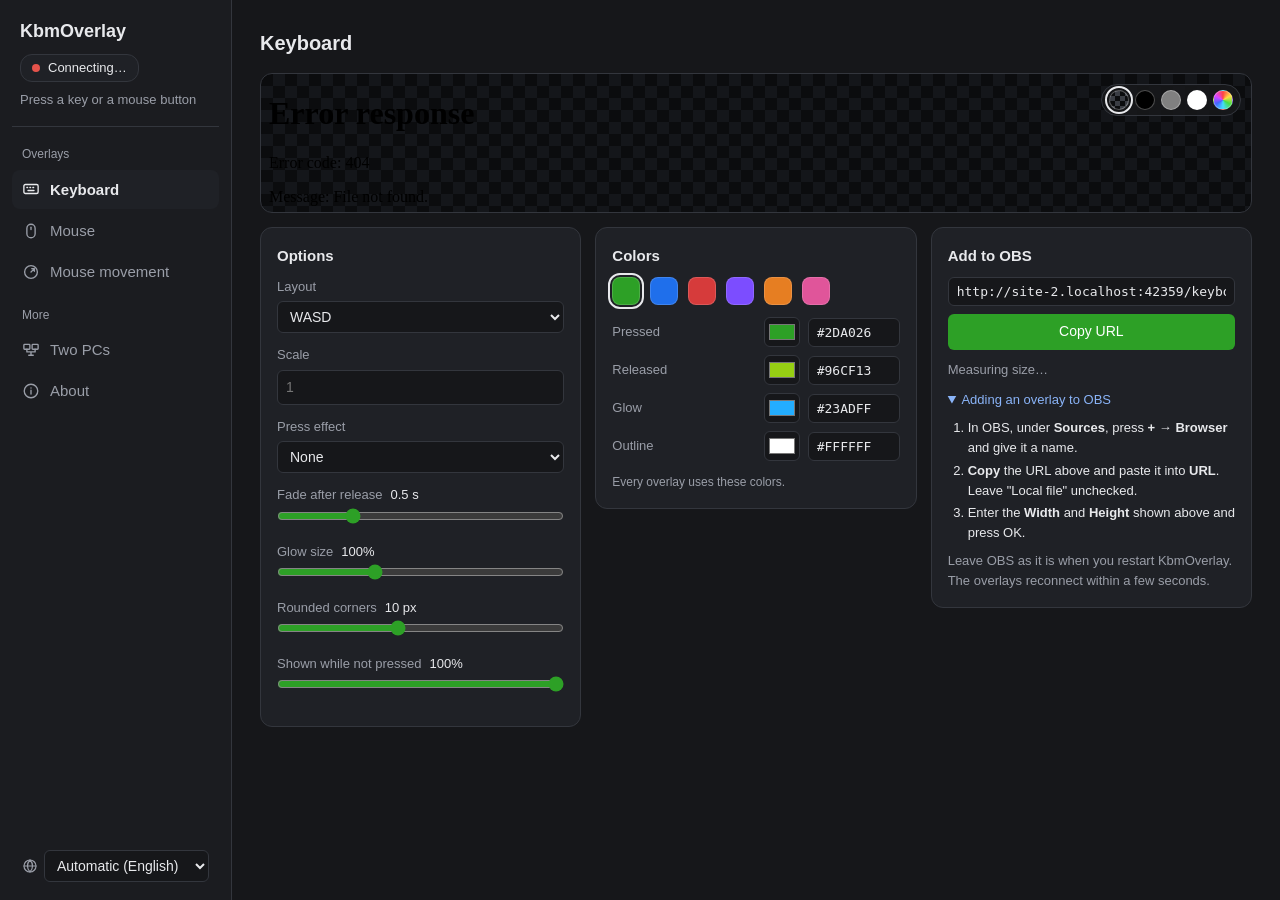
==== commit b698c427: "Press effects, unpressed visibility, preview background; open the settings page on start Overlays: -" ====
--- a/pages/index.html
+++ b/pages/index.html
@@ -23,6 +23,9 @@
         * { box-sizing: border-box; }
         [hidden] { display: none !important; }
         html, body { margin: 0; background: var(--bg); color: var(--text); font: 15px/1.55 var(--font); }
+        /* No blue selection when clicking fast (to try the mouse) or dragging; fields and codes can still be selected. */
+        body { -webkit-user-select: none; user-select: none; }
+        input, textarea, code, .code { -webkit-user-select: text; user-select: text; }
         h2 { font-size: 20px; margin: 0 0 14px; }
         h3 { font-size: 15px; margin: 0 0 10px; }
         p { margin: 0; }
@@ -59,6 +62,11 @@
 
         /* ---- shared pieces ---- */
         .notice { border: 1px solid var(--warn); color: var(--warn); border-radius: 8px; padding: 10px 14px; margin-bottom: 16px; }
+        .notice.closable { display: flex; align-items: flex-start; gap: 12px; }
+        .notice.closable > span { flex: 1; }
+        button.close { flex-shrink: 0; display: flex; padding: 3px; margin: -2px -6px -2px 0; border-radius: 6px; background: none; color: inherit; }
+        button.close:hover { background: var(--hover); }
+        button.close svg { width: 16px; height: 16px; }
         .banner { border: 2px solid var(--warn); border-radius: 12px; padding: 16px 18px; margin-bottom: 16px; background: var(--card); }
         .banner p { margin: 0 0 6px; }
         .banner .code { font: 600 28px/1.2 Consolas, monospace; letter-spacing: 2px; color: var(--warn); }
@@ -82,7 +90,16 @@
         /* ---- overlay panels: big preview on top, three boxes below ---- */
         .preview { position: relative; overflow: hidden; min-height: 140px; margin-bottom: 14px; border: 1px solid var(--line); border-radius: 12px;
                    background: #0b0c0e repeating-conic-gradient(#14161a 0% 25%, #0b0c0e 0% 50%) 0 0 / 24px 24px; }
-        .preview iframe { position: absolute; left: 0; top: 0; border: 0; transform-origin: 0 0; background: transparent; }
+        .preview iframe { position: absolute; left: 0; top: 0; border: 0; transform-origin: 0 0; background: transparent; pointer-events: none; }
+        /* Preview background, top right of every preview: see-through like OBS, or a color to check effects on. */
+        .preview-bg { position: absolute; top: 10px; right: 10px; z-index: 1; display: flex; align-items: center; gap: 6px; padding: 5px 7px;
+                      border: 1px solid var(--line); border-radius: 16px; background: rgba(23, 24, 27, 0.85); }
+        .bg-swatch { position: relative; flex-shrink: 0; width: 20px; height: 20px; padding: 0; border-radius: 50%; border: 1px solid rgba(255, 255, 255, 0.3); cursor: pointer; }
+        .bg-swatch.checker { background: #0b0c0e repeating-conic-gradient(#3a3d44 0% 25%, #0b0c0e 0% 50%) 0 0 / 10px 10px; }
+        .bg-swatch.pick { background: conic-gradient(#f44, #fd4, #4d4, #4df, #46f, #d4f, #f44); }
+        .bg-swatch.pick input { position: absolute; inset: 0; width: 100%; height: 100%; padding: 0; border: 0; opacity: 0; cursor: pointer; }
+        .bg-swatch[aria-pressed="true"], .bg-swatch.pick.selected { outline: 2px solid var(--text); outline-offset: 2px; }
+        .bg-swatch.pick:focus-within { outline: 2px solid var(--link); outline-offset: 2px; }
         .field { display: flex; flex-direction: column; gap: 4px; margin-bottom: 12px; color: var(--muted); font-size: 13px; }
         .field select, .field input { width: 100%; }
         .url { width: 100%; margin-bottom: 8px; font: 13px Consolas, monospace; }
@@ -213,7 +230,12 @@
             <p class="muted" data-i18n="waiting.hint"></p>
         </div>
 
-        <div class="notice" id="admin-notice" data-i18n="admin.notice" hidden></div>
+        <div class="notice closable" id="admin-notice" hidden>
+            <span data-i18n="admin.notice"></span>
+            <button type="button" class="close" id="admin-notice-close" data-i18n-title="admin.close" data-i18n-aria="admin.close">
+                <svg viewBox="0 0 16 16" fill="none" stroke="currentColor" stroke-width="1.8" stroke-linecap="round" aria-hidden="true"><path d="M4 4l8 8M12 4l-8 8"/></svg>
+            </button>
+        </div>
 
         <section class="panel" data-panel="keyboard" data-page="keyboard.html" data-colors="pressed released glow line" hidden>
             <h2 data-i18n="keyboard.title"></h2>
@@ -246,9 +268,18 @@
                     <label class="field"><span data-i18n="option.scale"></span>
                         <input type="number" data-param="scale" min="0.25" max="4" step="0.25" placeholder="1">
                     </label>
+                    <label class="field"><span data-i18n="look.press"></span>
+                        <select data-param="press">
+                            <option value="" data-i18n="press.none"></option>
+                            <option value="sink" data-i18n="press.sink"></option>
+                            <option value="pop" data-i18n="press.pop"></option>
+                            <option value="ripple" data-i18n="press.ripple"></option>
+                        </select>
+                    </label>
                     <div class="slider" data-slider="fade" data-var="--key-release-time" data-format="seconds" data-max="2" data-step="0.05" data-label="look.fade"></div>
                     <div class="slider" data-slider="glowsize" data-var="--glow-size" data-format="percent" data-max="3" data-step="0.1" data-label="look.glowsize"></div>
                     <div class="slider" data-slider="round" data-var="--key-radius" data-format="px" data-max="24" data-step="1" data-label="look.round"></div>
+                    <div class="slider" data-slider="idle" data-var="--idle-opacity" data-format="opacity" data-max="1" data-step="0.05" data-label="look.idle"></div>
                 </div>
                 <div class="box colors"><h3 data-i18n="box.colors"></h3></div>
                 <div class="box obs"><h3 data-i18n="box.obs"></h3></div>
@@ -264,8 +295,17 @@
                     <label class="field"><span data-i18n="option.scale"></span>
                         <input type="number" data-param="scale" min="0.25" max="4" step="0.25" placeholder="1">
                     </label>
+                    <label class="field"><span data-i18n="look.press"></span>
+                        <select data-param="press">
+                            <option value="" data-i18n="press.none"></option>
+                            <option value="sink" data-i18n="press.sink"></option>
+                            <option value="pop" data-i18n="press.pop"></option>
+                            <option value="ripple" data-i18n="press.ripple"></option>
+                        </select>
+                    </label>
                     <div class="slider" data-slider="fade" data-var="--mouse-release-time" data-format="seconds" data-max="1.5" data-step="0.05" data-label="look.fade"></div>
                     <div class="slider" data-slider="glowsize" data-var="--glow-size" data-format="percent" data-max="3" data-step="0.1" data-label="look.glowsize"></div>
+                    <div class="slider" data-slider="idle" data-var="--idle-opacity" data-format="opacity" data-max="1" data-step="0.05" data-label="look.idle"></div>
                 </div>
                 <div class="box colors"><h3 data-i18n="box.colors"></h3></div>
                 <div class="box obs"><h3 data-i18n="box.obs"></h3></div>
@@ -395,7 +435,6 @@
         var info = t.info;
         Overlay.translate(t, document);
         document.title = info.version ? t('page.titleVersion', { version: info.version }) : t('page.title');
-        $('admin-notice').hidden = info.elevated !== false;
         if (info.version) {
             $('version').textContent = info.version;
             $('about-version').textContent = t('about.version', { version: info.version });
@@ -427,6 +466,14 @@
             };
         })();
 
+        // ---- "not running as administrator" notice; X hides it for good in this browser ----
+
+        $('admin-notice').hidden = info.elevated !== false || store.get('adminNoticeClosed') === true;
+        $('admin-notice-close').addEventListener('click', function () {
+            $('admin-notice').hidden = true;
+            store.set('adminNoticeClosed', true);
+        });
+
         // ---- language ----
 
         var languageSelect = $('language');
@@ -491,16 +538,16 @@
             }).join('').toUpperCase();
         }
 
-        // ---- look (fade time, glow size, key corners) ----
-        // Also URL options (?fade=0.5&glowsize=1&round=10), set per overlay with the sliders in Options.
+        // ---- look (fade time, glow size, key corners, shown while not pressed) ----
+        // Also URL options (?fade=0.5&glowsize=1&round=10&idle=1), set per overlay with the sliders in Options.
         // A slider left at the theme.css value adds nothing to the URL.
 
-        var lookDefaults = { '--key-release-time': 0.5, '--mouse-release-time': 0.25, '--glow-size': 1, '--key-radius': 10 }; // until theme.css is read
+        var lookDefaults = { '--key-release-time': 0.5, '--mouse-release-time': 0.25, '--glow-size': 1, '--key-radius': 10, '--idle-opacity': 1 }; // until theme.css is read
 
         function formatLook(format, value) {
             if (format === 'px') return t('unit.px', { value: value });
-            if (value === 0) return t('look.off');
-            if (format === 'percent') return t('unit.percent', { value: Math.round(value * 100) });
+            if (value === 0) return t(format === 'opacity' ? 'look.hidden' : 'look.off');
+            if (format === 'percent' || format === 'opacity') return t('unit.percent', { value: Math.round(value * 100) });
             return t('unit.seconds', { value: value });
         }
 
@@ -803,6 +850,62 @@
             };
         }
 
+        // ---- preview background ----
+        // The previews are see-through like OBS (checkerboard); a color makes effects such as the ripple
+        // easier to check. One choice for every preview, remembered in this browser. Not part of the URLs.
+
+        var PREVIEW_BACKGROUNDS = [
+            { color: '', name: 'previewBg.clear' },
+            { color: '#000000', name: 'previewBg.black' },
+            { color: '#808080', name: 'previewBg.gray' },
+            { color: '#FFFFFF', name: 'previewBg.white' }
+        ];
+        var previewBg = /^#[0-9A-F]{6}$/.test(store.get('previewBg')) ? store.get('previewBg') : '';
+        var previewBgRenders = [];
+
+        function setPreviewBg(color) {
+            previewBg = color;
+            store.set('previewBg', color);
+            previewBgRenders.forEach(function (render) { render(); });
+        }
+
+        // Puts the swatches and a color picker at the top right of one preview and returns them.
+        function previewBgPicker(preview) {
+            var group = el('div', 'preview-bg');
+            group.setAttribute('role', 'group');
+            group.setAttribute('aria-label', t('previewBg.label'));
+            var swatches = PREVIEW_BACKGROUNDS.map(function (choice) {
+                var button = el('button', choice.color ? 'bg-swatch' : 'bg-swatch checker');
+                button.type = 'button';
+                if (choice.color) button.style.background = choice.color;
+                button.title = t(choice.name);
+                button.setAttribute('aria-label', button.title);
+                button.addEventListener('click', function () { setPreviewBg(choice.color); });
+                group.appendChild(button);
+                return { button: button, color: choice.color };
+            });
+            var pick = el('label', 'bg-swatch pick');
+            pick.title = t('previewBg.pick');
+            var input = el('input');
+            input.type = 'color';
+            input.setAttribute('aria-label', pick.title);
+            input.addEventListener('input', function () { setPreviewBg(input.value.toUpperCase()); });
+            pick.appendChild(input);
+            group.appendChild(pick);
+            preview.appendChild(group);
+
+            previewBgRenders.push(function () {
+                var custom = previewBg !== '' && !PREVIEW_BACKGROUNDS.some(function (choice) { return choice.color === previewBg; });
+                preview.style.background = previewBg; // '' brings back the checkerboard
+                swatches.forEach(function (swatch) { swatch.button.setAttribute('aria-pressed', String(swatch.color === previewBg)); });
+                pick.classList.toggle('selected', custom);
+                pick.style.background = custom ? previewBg : '';
+                if (custom) input.value = previewBg.toLowerCase();
+            });
+            previewBgRenders[previewBgRenders.length - 1]();
+            return group;
+        }
+
         // ---- overlay panels ----
 
         var PREVIEW_PAD = 16;         // px around the overlay inside the preview
@@ -821,6 +924,7 @@
             var colorNames = (card.getAttribute('data-colors') || '').split(' ').filter(Boolean);
             var iframe = card.querySelector('iframe');
             var preview = card.querySelector('.preview');
+            var bgPicker = previewBgPicker(preview);
             var obsBox = card.querySelector('.obs');
             obsBox.appendChild(document.importNode($('obs-box').content, true));
             Overlay.translate(t, obsBox);
@@ -875,14 +979,18 @@
                 return location.origin + '/' + page + (parts.length ? '?' + parts.join('&') : '');
             }
 
-            // Centers the overlay in the preview, shrunk to fit when it is too big.
+            // Centers the overlay in the preview, shrunk to fit when it is too big, and below the
+            // background picker when it would reach under it.
             function fit() {
                 var width = preview.clientWidth;
                 if (!size || !width) return; // not measured yet, or the panel is hidden
                 var scale = Math.min(1, (width - PREVIEW_PAD * 2) / size[0], PREVIEW_MAX_HEIGHT / size[1]);
-                var height = Math.max(140, Math.ceil(size[1] * scale) + PREVIEW_PAD * 2);
-                var left = Math.round((width - size[0] * scale) / 2);
-                var top = Math.round((height - size[1] * scale) / 2);
+                var shownWidth = size[0] * scale, shownHeight = size[1] * scale;
+                var left = Math.round((width - shownWidth) / 2);
+                var under = left + shownWidth > bgPicker.offsetLeft - 8;
+                var above = under ? bgPicker.offsetTop + bgPicker.offsetHeight + 8 : PREVIEW_PAD;
+                var height = Math.max(140, Math.ceil(shownHeight) + above + PREVIEW_PAD);
+                var top = above + Math.round((height - above - PREVIEW_PAD - shownHeight) / 2);
                 iframe.style.width = size[0] + 'px';
                 iframe.style.height = size[1] + 'px';
                 iframe.style.transform = 'translate(' + left + 'px, ' + top + 'px) scale(' + scale + ')';
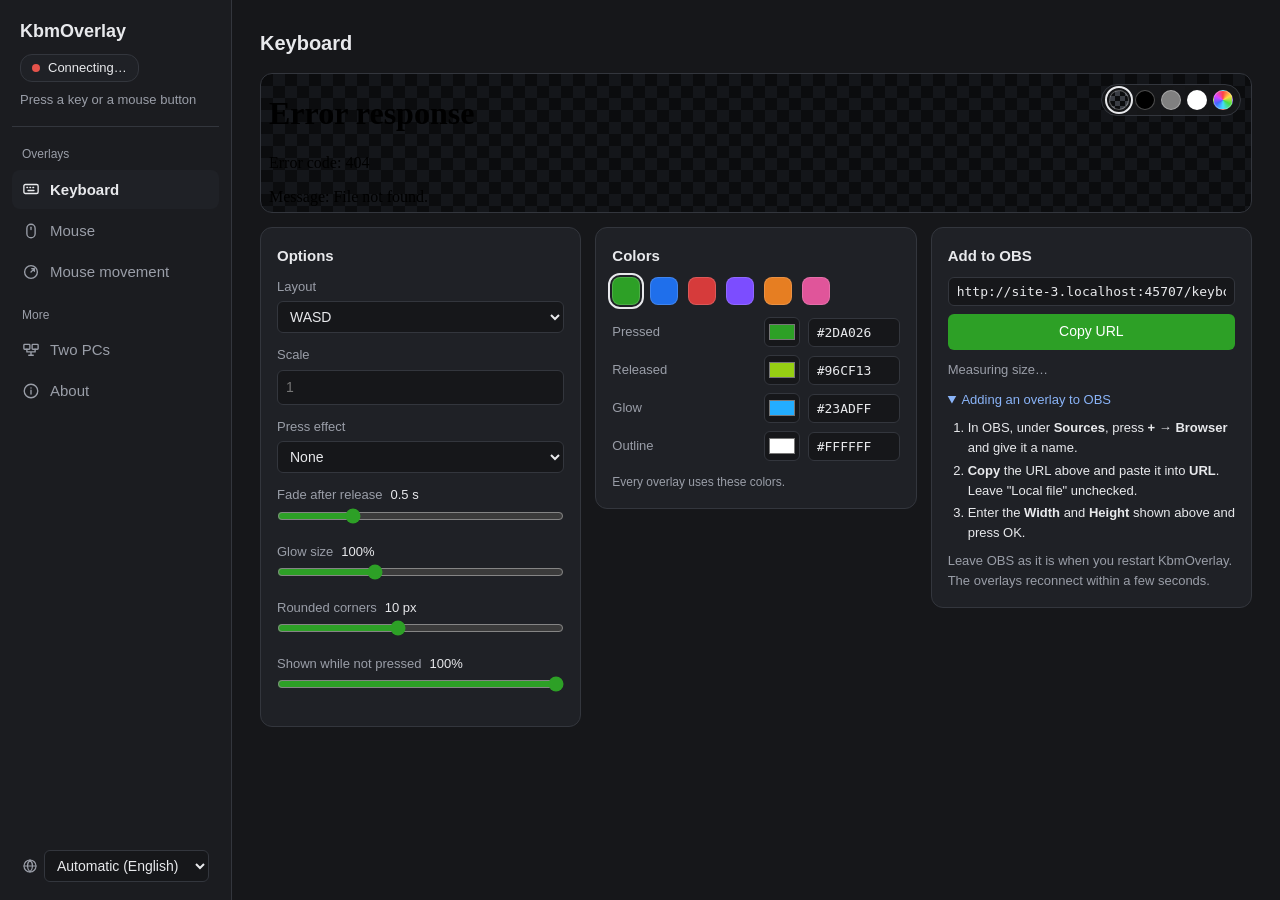
==== commit 478da4aa: "Keep the pages folder safe across updates: custom.css, stale-copy warning, own layouts in the menu "" ====
--- a/pages/index.html
+++ b/pages/index.html
@@ -63,7 +63,7 @@
         /* ---- shared pieces ---- */
         .notice { border: 1px solid var(--warn); color: var(--warn); border-radius: 8px; padding: 10px 14px; margin-bottom: 16px; }
         .notice.closable { display: flex; align-items: flex-start; gap: 12px; }
-        .notice.closable > span { flex: 1; }
+        .notice.closable > :first-child { flex: 1; min-width: 0; overflow-wrap: anywhere; }
         button.close { flex-shrink: 0; display: flex; padding: 3px; margin: -2px -6px -2px 0; border-radius: 6px; background: none; color: inherit; }
         button.close:hover { background: var(--hover); }
         button.close svg { width: 16px; height: 16px; }
@@ -233,6 +233,17 @@
         <div class="notice closable" id="admin-notice" hidden>
             <span data-i18n="admin.notice"></span>
             <button type="button" class="close" id="admin-notice-close" data-i18n-title="admin.close" data-i18n-aria="admin.close">
+                <svg viewBox="0 0 16 16" fill="none" stroke="currentColor" stroke-width="1.8" stroke-linecap="round" aria-hidden="true"><path d="M4 4l8 8M12 4l-8 8"/></svg>
+            </button>
+        </div>
+
+        <!-- Files in the pages folder that hide this version's built-in ones (PageStore.StaleOverrides). -->
+        <div class="notice closable" id="stale-notice" hidden>
+            <div>
+                <p id="stale-text"></p>
+                <div class="row"><button type="button" class="secondary" id="stale-open" data-i18n="files.open"></button></div>
+            </div>
+            <button type="button" class="close" id="stale-close" data-i18n-title="admin.close" data-i18n-aria="admin.close">
                 <svg viewBox="0 0 16 16" fill="none" stroke="currentColor" stroke-width="1.8" stroke-linecap="round" aria-hidden="true"><path d="M4 4l8 8M12 4l-8 8"/></svg>
             </button>
         </div>
@@ -474,6 +485,29 @@
             store.set('adminNoticeClosed', true);
         });
 
+        // ---- files in the pages folder that hide this version's pages; X hides it until the list changes ----
+
+        var stalePages = info.stalePages || [];
+        $('stale-text').textContent = t('stale.notice', { files: stalePages.join(', '), dir: info.pagesDir || '' });
+        $('stale-notice').hidden = !stalePages.length || store.get('staleNoticeClosed') === stalePages.join(',');
+        $('stale-close').addEventListener('click', function () {
+            $('stale-notice').hidden = true;
+            store.set('staleNoticeClosed', stalePages.join(','));
+        });
+
+        // ---- keyboard layouts added to the pages folder (layouts/name.json), listed before "Pick keys" ----
+
+        var layoutMenu = document.querySelector('[data-panel="keyboard"] select[data-param="layout"]');
+        (info.layouts || []).forEach(function (name) {
+            var known = Array.prototype.some.call(layoutMenu.options, function (option) {
+                return (option.value || 'wasd').toLowerCase() === name.toLowerCase();
+            });
+            if (known) return;
+            var option = el('option', null, name);
+            option.value = name;
+            layoutMenu.insertBefore(option, layoutMenu.querySelector('option[value="pick"]'));
+        });
+
         // ---- language ----
 
         var languageSelect = $('language');
@@ -598,24 +632,27 @@
             });
         }
 
-        // Show the colors and look theme.css really has; it can be edited in the pages folder.
-        fetch('theme.css')
-            .then(function (response) { return response.ok ? response.text() : ''; })
-            .then(function (css) {
-                var root = /:root\s*\{([^}]*)\}/.exec(css);
-                if (!root) return;
-                function cssValue(name) {
-                    var match = new RegExp(name + '\\s*:\\s*([^;]+);').exec(root[1]);
-                    return match ? match[1].trim() : null;
-                }
-                COLOR_NAMES.forEach(function (name) {
-                    var value = cssValue('--' + name);
-                    var hex = value && cssToHex(value);
-                    if (hex) defaults[name] = hex;
-                });
-                Object.keys(lookDefaults).forEach(function (name) {
-                    var number = parseFloat(cssValue(name));
-                    if (isFinite(number)) lookDefaults[name] = number;
+        // Show the colors and look the overlays really have: theme.css, then custom.css from the pages folder.
+        Promise.all(['theme.css', 'custom.css'].map(function (file) {
+            return fetch(file).then(function (response) { return response.ok ? response.text() : ''; });
+        }))
+            .then(function (files) {
+                files.forEach(function (css) {
+                    var root = /:root\s*\{([^}]*)\}/.exec(css.replace(/\/\*[\s\S]*?\*\//g, '')); // lines commented out do not count
+                    if (!root) return;
+                    function cssValue(name) {
+                        var match = new RegExp(name + '\\s*:\\s*([^;]+);').exec(root[1]);
+                        return match ? match[1].trim() : null;
+                    }
+                    COLOR_NAMES.forEach(function (name) {
+                        var value = cssValue('--' + name);
+                        var hex = value && cssToHex(value);
+                        if (hex) defaults[name] = hex;
+                    });
+                    Object.keys(lookDefaults).forEach(function (name) {
+                        var number = parseFloat(cssValue(name));
+                        if (isFinite(number)) lookDefaults[name] = number;
+                    });
                 });
                 refreshCards();
             })
@@ -1114,6 +1151,7 @@
             });
 
         $('open-pages').addEventListener('click', function () { connection.send({ cmd: 'exportPages' }); });
+        $('stale-open').addEventListener('click', function () { connection.send({ cmd: 'exportPages' }); });
 
         languageSelect.addEventListener('change', function () {
             connection.send({ cmd: 'language', lang: languageSelect.value });
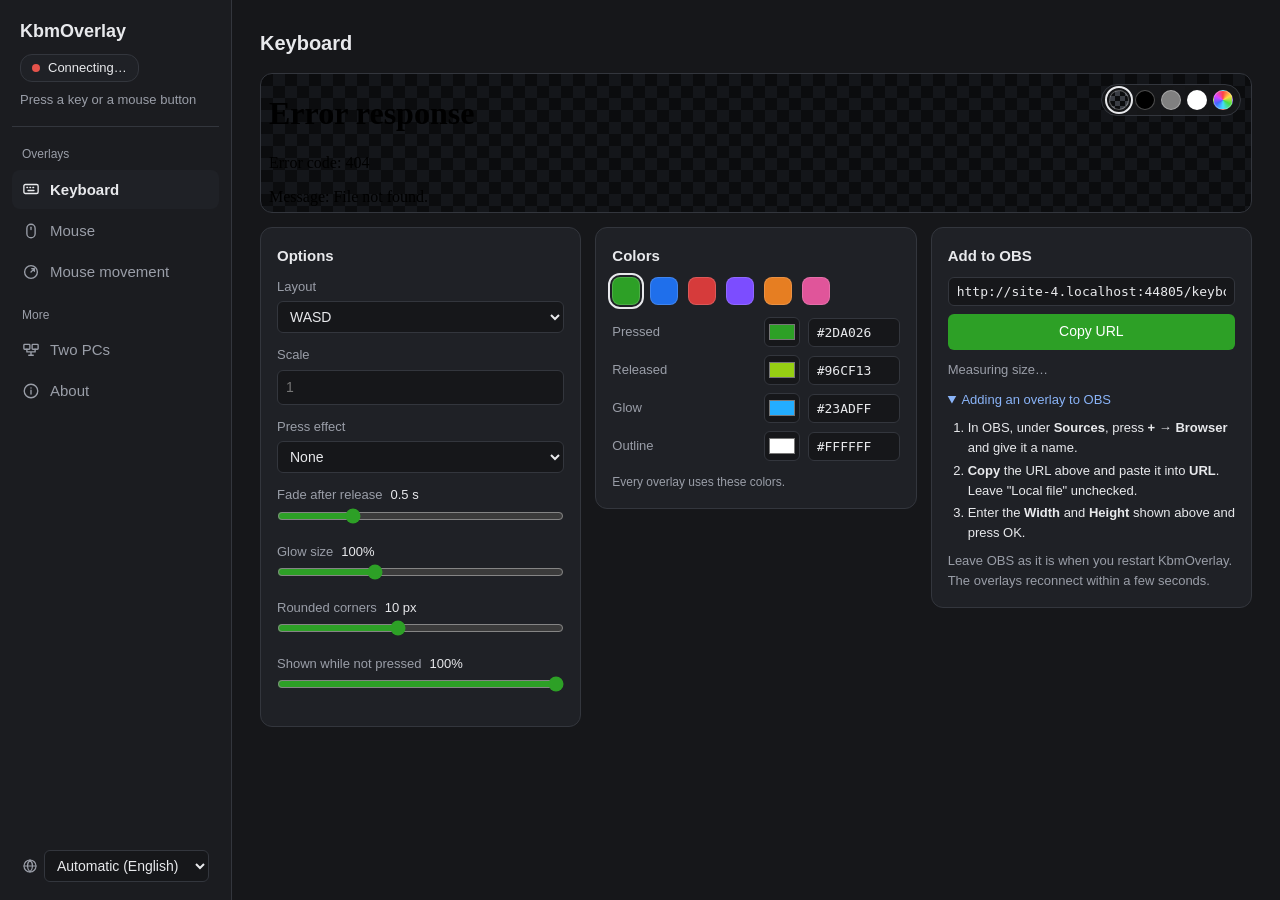
==== commit 3f5afa71: "Mouse movement styles: ring, arrow, trail; draw only while something shows mouse-move.html takes ?st" ====
--- a/pages/index.html
+++ b/pages/index.html
@@ -335,6 +335,13 @@
                     <label class="field"><span data-i18n="option.sens"></span>
                         <input type="number" data-param="sens" min="0.05" max="20" step="0.25" placeholder="1">
                     </label>
+                    <label class="field"><span data-i18n="option.moveStyle"></span>
+                        <select data-param="style">
+                            <option value="" data-i18n="moveStyle.ring"></option>
+                            <option value="arrow" data-i18n="moveStyle.arrow"></option>
+                            <option value="trail" data-i18n="moveStyle.trail"></option>
+                        </select>
+                    </label>
                     <p class="muted small" data-i18n="mouseMove.hint"></p>
                 </div>
                 <div class="box colors"><h3 data-i18n="box.colors"></h3></div>
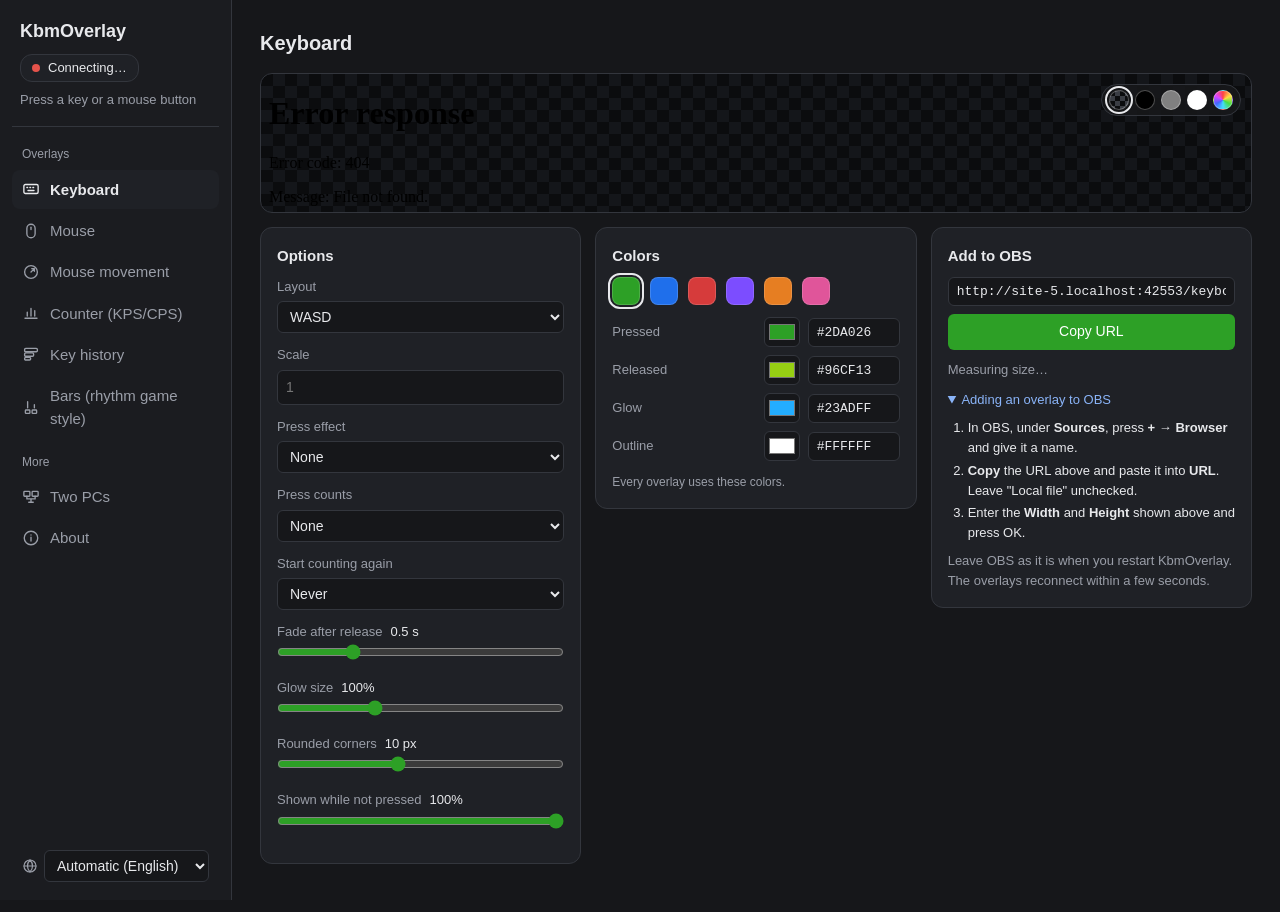
==== commit 1850ce33: "New overlays (counter, key history, bars), press counts on the keyboard, settings fixes New pages, e" ====
--- a/pages/index.html
+++ b/pages/index.html
@@ -137,6 +137,18 @@
         button.pick-key[aria-pressed="true"] { background: var(--accent); border-color: var(--accent); color: #fff; }
         button.pick-key.flash { outline: 2px solid var(--warn); outline-offset: 1px; }
         .pick-note { min-height: 1.55em; margin-top: 10px; }
+
+        /* ---- the bars' own keys ---- */
+        .lane-keys { margin: -4px 0 12px; }
+        .lane-keys .row { margin-top: 8px; }
+        .lane-chips { display: flex; flex-wrap: wrap; align-items: center; gap: 6px; min-height: 40px; padding: 6px;
+                      border: 1px dashed var(--line); border-radius: 8px; }
+        .lane-chips.listening { border-color: var(--warn); cursor: crosshair; }
+        .lane-chip { display: inline-flex; align-items: center; gap: 2px; padding: 2px 2px 2px 9px; border: 1px solid var(--line);
+                     border-radius: 6px; background: var(--bg); color: var(--text); font-size: 13px; }
+        .lane-chip button { padding: 0 6px; background: none; color: var(--muted); font-size: 15px; line-height: 1.4; }
+        .lane-chip button:hover { color: var(--text); }
+        .lane-note { min-height: 1.55em; margin-top: 6px; }
         .panel > .box + .box { margin-top: 14px; }
 
         /* ---- two PCs ---- */
@@ -192,6 +204,18 @@
             <a href="#mouse-move">
                 <svg viewBox="0 0 24 24" fill="none" stroke="currentColor" stroke-width="1.8" stroke-linecap="round" stroke-linejoin="round" aria-hidden="true"><circle cx="12" cy="12" r="8.5"/><path d="M12 12l4.5-4.5M13 7.5h3.5V11"/></svg>
                 <span data-i18n="mouseMove.title"></span>
+            </a>
+            <a href="#counter">
+                <svg viewBox="0 0 24 24" fill="none" stroke="currentColor" stroke-width="1.8" stroke-linecap="round" stroke-linejoin="round" aria-hidden="true"><path d="M4 19h16M7 16v-5M12 16V6M17 16V9"/></svg>
+                <span data-i18n="counter.title"></span>
+            </a>
+            <a href="#history">
+                <svg viewBox="0 0 24 24" fill="none" stroke="currentColor" stroke-width="1.8" stroke-linecap="round" stroke-linejoin="round" aria-hidden="true"><rect x="3.5" y="4.5" width="17" height="4.5" rx="1.5"/><rect x="3.5" y="10.5" width="12" height="4.5" rx="1.5"/><rect x="3.5" y="16.5" width="8" height="3.5" rx="1.5"/></svg>
+                <span data-i18n="history.title"></span>
+            </a>
+            <a href="#bars">
+                <svg viewBox="0 0 24 24" fill="none" stroke="currentColor" stroke-width="1.8" stroke-linecap="round" stroke-linejoin="round" aria-hidden="true"><rect x="4.5" y="16" width="6" height="4.5" rx="1"/><rect x="13.5" y="16" width="6" height="4.5" rx="1"/><path d="M7.5 13V5M16.5 13V9"/></svg>
+                <span data-i18n="bars.title"></span>
             </a>
             <div class="nav-group" data-i18n="nav.more"></div>
             <a href="#relay">
@@ -287,6 +311,23 @@
                             <option value="ripple" data-i18n="press.ripple"></option>
                         </select>
                     </label>
+                    <label class="field"><span data-i18n="keyboard.presses"></span>
+                        <select data-param="presses">
+                            <option value="" data-i18n="presses.none"></option>
+                            <option value="heat" data-i18n="presses.heat"></option>
+                            <option value="count" data-i18n="presses.count"></option>
+                            <option value="both" data-i18n="presses.both"></option>
+                        </select>
+                    </label>
+                    <label class="field"><span data-i18n="keyboard.reset"></span>
+                        <select data-param="reset">
+                            <option value="" data-i18n="reset.never"></option>
+                            <option value="10" data-i18n="reset.10"></option>
+                            <option value="30" data-i18n="reset.30"></option>
+                            <option value="60" data-i18n="reset.60"></option>
+                            <option value="300" data-i18n="reset.300"></option>
+                        </select>
+                    </label>
                     <div class="slider" data-slider="fade" data-var="--key-release-time" data-format="seconds" data-max="2" data-step="0.05" data-label="look.fade"></div>
                     <div class="slider" data-slider="glowsize" data-var="--glow-size" data-format="percent" data-max="3" data-step="0.1" data-label="look.glowsize"></div>
                     <div class="slider" data-slider="round" data-var="--key-radius" data-format="px" data-max="24" data-step="1" data-label="look.round"></div>
@@ -343,6 +384,128 @@
                         </select>
                     </label>
                     <p class="muted small" data-i18n="mouseMove.hint"></p>
+                </div>
+                <div class="box colors"><h3 data-i18n="box.colors"></h3></div>
+                <div class="box obs"><h3 data-i18n="box.obs"></h3></div>
+            </div>
+        </section>
+
+        <section class="panel" data-panel="counter" data-page="counter.html" data-colors="line" hidden>
+            <h2 data-i18n="counter.title"></h2>
+            <div class="preview"><iframe data-i18n-title="preview.counter"></iframe></div>
+            <div class="columns">
+                <div class="box">
+                    <h3 data-i18n="box.options"></h3>
+                    <label class="field"><span data-i18n="counter.show"></span>
+                        <select data-param="show">
+                            <option value="" data-i18n="counter.show.both"></option>
+                            <option value="kps" data-i18n="counter.show.kps"></option>
+                            <option value="cps" data-i18n="counter.show.cps"></option>
+                            <option value="lr" data-i18n="counter.show.lr"></option>
+                        </select>
+                    </label>
+                    <label class="field"><span data-i18n="option.scale"></span>
+                        <input type="number" data-param="scale" min="0.25" max="4" step="0.25" placeholder="1">
+                    </label>
+                    <div class="slider" data-slider="round" data-var="--key-radius" data-format="px" data-max="24" data-step="1" data-label="look.round"></div>
+                    <div class="slider" data-slider="idle" data-var="--idle-opacity" data-format="opacity" data-max="1" data-step="0.05" data-label="look.idle"></div>
+                    <p class="muted small" data-i18n="counter.hint"></p>
+                </div>
+                <div class="box colors"><h3 data-i18n="box.colors"></h3></div>
+                <div class="box obs"><h3 data-i18n="box.obs"></h3></div>
+            </div>
+        </section>
+
+        <section class="panel" data-panel="history" data-page="history.html" data-colors="pressed line" hidden>
+            <h2 data-i18n="history.title"></h2>
+            <div class="preview"><iframe data-i18n-title="preview.history"></iframe></div>
+            <div class="columns">
+                <div class="box">
+                    <h3 data-i18n="box.options"></h3>
+                    <label class="field"><span data-i18n="history.only"></span>
+                        <select data-param="only">
+                            <option value="" data-i18n="history.only.all"></option>
+                            <option value="combos" data-i18n="history.only.combos"></option>
+                        </select>
+                    </label>
+                    <label class="field"><span data-i18n="history.align"></span>
+                        <select data-param="align">
+                            <option value="" data-i18n="history.align.left"></option>
+                            <option value="center" data-i18n="history.align.center"></option>
+                            <option value="right" data-i18n="history.align.right"></option>
+                        </select>
+                    </label>
+                    <label class="field"><span data-i18n="history.max"></span>
+                        <input type="number" data-param="max" min="1" max="12" step="1" placeholder="5">
+                    </label>
+                    <label class="field"><span data-i18n="history.time"></span>
+                        <input type="number" data-param="time" min="0.5" max="30" step="0.5" placeholder="3">
+                    </label>
+                    <label class="field"><span data-i18n="history.width"></span>
+                        <input type="number" data-param="width" min="160" max="1600" step="20" placeholder="360">
+                    </label>
+                    <label class="field"><span data-i18n="option.scale"></span>
+                        <input type="number" data-param="scale" min="0.25" max="4" step="0.25" placeholder="1">
+                    </label>
+                    <div class="slider" data-slider="round" data-var="--key-radius" data-format="px" data-max="24" data-step="1" data-label="look.round"></div>
+                    <p class="warn small" data-i18n="history.privacy"></p>
+                </div>
+                <div class="box colors"><h3 data-i18n="box.colors"></h3></div>
+                <div class="box obs"><h3 data-i18n="box.obs"></h3></div>
+            </div>
+        </section>
+
+        <section class="panel" data-panel="bars" data-page="bars.html" data-colors="pressed released glow line" hidden>
+            <h2 data-i18n="bars.title"></h2>
+            <div class="preview"><iframe data-i18n-title="preview.bars"></iframe></div>
+            <div class="columns">
+                <div class="box">
+                    <h3 data-i18n="box.options"></h3>
+                    <label class="field"><span data-i18n="bars.keys"></span>
+                        <select data-param="keys">
+                            <option value="" data-i18n="bars.keys.osu"></option>
+                            <option value="KeyZ,KeyX,Mouse1,Mouse2" data-i18n="bars.keys.osuMouse"></option>
+                            <option value="KeyD,KeyF,KeyJ,KeyK" data-i18n="bars.keys.k4"></option>
+                            <option value="KeyS,KeyD,KeyF,Space,KeyJ,KeyK,KeyL" data-i18n="bars.keys.k7"></option>
+                            <option value="KeyA,KeyW,KeyS,KeyD" data-i18n="bars.keys.wasd"></option>
+                            <option value="Mouse1,Mouse2" data-i18n="bars.keys.mouse"></option>
+                            <option value="custom" data-i18n="bars.keys.custom"></option>
+                        </select>
+                    </label>
+                    <!-- Shown for "Custom": the lanes' keys, filled by pressing them. -->
+                    <div class="lane-keys" hidden>
+                        <div class="lane-chips" role="group" data-i18n-aria="bars.keys"></div>
+                        <div class="row">
+                            <button type="button" class="secondary lane-listen" aria-pressed="false" data-i18n="bars.listen"></button>
+                            <button type="button" class="secondary lane-clear" data-i18n="picker.none"></button>
+                        </div>
+                        <p class="lane-note small muted" aria-live="polite"></p>
+                    </div>
+                    <label class="field"><span data-i18n="bars.dir"></span>
+                        <select data-param="dir">
+                            <option value="" data-i18n="bars.dir.up"></option>
+                            <option value="right" data-i18n="bars.dir.right"></option>
+                        </select>
+                    </label>
+                    <label class="field"><span data-i18n="bars.counts"></span>
+                        <select data-param="counts">
+                            <option value="" data-i18n="bars.counts.show"></option>
+                            <option value="0" data-i18n="bars.counts.hide"></option>
+                        </select>
+                    </label>
+                    <label class="field"><span data-i18n="bars.speed"></span>
+                        <input type="number" data-param="speed" min="50" max="3000" step="50" placeholder="500">
+                    </label>
+                    <label class="field"><span data-i18n="bars.length"></span>
+                        <input type="number" data-param="length" min="100" max="1600" step="20" placeholder="400">
+                    </label>
+                    <label class="field"><span data-i18n="option.scale"></span>
+                        <input type="number" data-param="scale" min="0.25" max="4" step="0.25" placeholder="1">
+                    </label>
+                    <div class="slider" data-slider="fade" data-var="--key-release-time" data-format="seconds" data-max="2" data-step="0.05" data-label="look.fade"></div>
+                    <div class="slider" data-slider="glowsize" data-var="--glow-size" data-format="percent" data-max="3" data-step="0.1" data-label="look.glowsize"></div>
+                    <div class="slider" data-slider="round" data-var="--key-radius" data-format="px" data-max="24" data-step="1" data-label="look.round"></div>
+                    <p class="muted small" data-i18n="bars.hint"></p>
                 </div>
                 <div class="box colors"><h3 data-i18n="box.colors"></h3></div>
                 <div class="box obs"><h3 data-i18n="box.obs"></h3></div>
@@ -416,6 +579,18 @@
                 <p class="small" id="files-result" aria-live="polite" hidden></p>
                 <p class="muted small" data-i18n-html="files.readme"></p>
             </div>
+            <div class="box prose">
+                <h3 data-i18n="resetAll.title"></h3>
+                <p class="muted" data-i18n="resetAll.text"></p>
+                <div class="row" id="reset-ask">
+                    <button type="button" class="danger" id="reset-all" data-i18n="resetAll.button"></button>
+                </div>
+                <div class="row" id="reset-confirm" hidden>
+                    <span data-i18n="resetAll.confirm"></span>
+                    <button type="button" class="danger" id="reset-yes" data-i18n="resetAll.yes"></button>
+                    <button type="button" class="secondary" id="reset-no" data-i18n="resetAll.no"></button>
+                </div>
+            </div>
         </section>
     </main>
 </div>
@@ -450,6 +625,32 @@
             return element;
         }
 
+        // ---- keys pressed to try an overlay ----
+        // After a click, the clicked button, link or menu keeps the focus, and keys pressed to try an overlay
+        // would act on it: Space or Enter press the button, letters and arrows change the menu, and the browser
+        // draws the blue focus ring of keyboard use around it. So after a click, the first such key only lets go
+        // of the focus. Tab brings the keyboard way back (focus rings, keys acting on menus); fields still type.
+        // Even then, letters and Space do not change a menu (a <select> jumps to the option starting with the
+        // letter: Z picked "Z X + ..." on the bars).
+        var root = document.documentElement;
+        document.addEventListener('mousedown', function () { root.classList.add('mouse-used'); }, true);
+        document.addEventListener('keydown', function (event) {
+            if (event.key === 'Tab') {
+                root.classList.remove('mouse-used');
+                return;
+            }
+            if (event.ctrlKey || event.altKey || event.metaKey) return; // browser shortcuts stay
+            var focused = document.activeElement;
+            if (!focused || focused === document.body || focused.matches('input, textarea')) return;
+            var acts = event.key.length === 1 || /^(Enter|Arrow|Home$|End$|Page)/.test(event.key);
+            if (root.classList.contains('mouse-used')) {
+                focused.blur();
+                if (acts) event.preventDefault();
+            } else if (focused.tagName === 'SELECT' && event.key.length === 1) {
+                event.preventDefault();
+            }
+        }, true);
+
         var info = t.info;
         Overlay.translate(t, document);
         document.title = info.version ? t('page.titleVersion', { version: info.version }) : t('page.title');
@@ -480,6 +681,11 @@
                 set: function (name, value) {
                     data[name] = value;
                     try { localStorage.setItem(KEY, JSON.stringify(data)); } catch (e) { /* not remembered, still works */ }
+                },
+                // Forgets everything (About > Reset all settings).
+                clear: function () {
+                    data = {};
+                    try { localStorage.removeItem(KEY); } catch (e) { /* nothing was remembered */ }
                 }
             };
         })();
@@ -894,6 +1100,168 @@
             };
         }
 
+        // ---- the bars' own keys (bars.html?keys=KeyQ,KeyW,Mouse1) ----
+        // "Custom" in the bars' Keys menu shows the keys as chips. While "Add by pressing" is on, keys pressed on
+        // the keyboard and mouse buttons pressed inside the chips area are added (a click elsewhere on the page
+        // stays a click); when it stops, the lanes are put in keyboard order, left to right, then the mouse
+        // buttons. The menu then puts the list into the URL, or keys=none when it is empty.
+
+        var BAR_LANES = 10; // bars.html takes up to this many
+        var MOUSE_LANES = ['Mouse1', 'Mouse2', 'Mouse3', 'Mouse4', 'Mouse5'];
+
+        function laneKeys(select, box) {
+            var chips = box.querySelector('.lane-chips');
+            var listenButton = box.querySelector('.lane-listen');
+            var note = box.querySelector('.lane-note');
+            var keys = [];
+            var listening = false;
+            var added = false;      // keys were added since "Add by pressing" was turned on
+            var fromList = false;   // the change event below comes from the list, not from the menu
+            var lastPreset = '';
+            var places = {};        // key name -> [x of its middle, y] on the full-size layout
+
+            fetch('layouts/full.json')
+                .then(function (response) { return response.json(); })
+                .then(function (layout) {
+                    Overlay.layoutKeys(layout).forEach(function (key) { places[key.name] = [key.x + key.w / 2, key.y]; });
+                })
+                .catch(function () { /* the lanes stay in the order they were added */ });
+
+            // Keyboard keys left to right as on the keyboard (Space between F and J), keys not on the
+            // full-size layout in the order added, then the mouse buttons.
+            function sortKeys() {
+                function rank(name) {
+                    if (places[name]) return [0, places[name][0], places[name][1]];
+                    var button = MOUSE_LANES.indexOf(name);
+                    return button >= 0 ? [2, button, 0] : [1, keys.indexOf(name), 0];
+                }
+                var sorted = keys.slice().sort(function (a, b) {
+                    var ra = rank(a), rb = rank(b);
+                    return ra[0] - rb[0] || ra[1] - rb[1] || ra[2] - rb[2];
+                });
+                var moved = sorted.join(',') !== keys.join(',');
+                keys = sorted;
+                return moved;
+            }
+
+            function render() {
+                chips.textContent = '';
+                keys.forEach(function (name, i) {
+                    var chip = el('span', 'lane-chip', Overlay.keyLabel(name));
+                    chip.title = name;
+                    var remove = el('button', null, '×');
+                    remove.type = 'button';
+                    remove.title = t('bars.remove', { name: Overlay.keyLabel(name) });
+                    remove.setAttribute('aria-label', remove.title);
+                    remove.addEventListener('click', function () {
+                        keys.splice(i, 1);
+                        changed();
+                    });
+                    chip.appendChild(remove);
+                    chips.appendChild(chip);
+                });
+                if (!keys.length) chips.appendChild(el('span', 'muted small', t('bars.noKeys')));
+            }
+
+            function changed() {
+                render();
+                fromList = true;
+                select.dispatchEvent(new Event('change')); // the card saves it and builds the URL again
+                fromList = false;
+            }
+
+            function setNote(text, tone) {
+                note.textContent = text;
+                note.className = 'lane-note small ' + (tone || 'muted');
+            }
+
+            function setListening(on) {
+                listening = on;
+                listenButton.setAttribute('aria-pressed', on ? 'true' : 'false');
+                listenButton.classList.toggle('listening', on);
+                listenButton.textContent = t(on ? 'picker.listening' : 'bars.listen');
+                chips.classList.toggle('listening', on);
+                setNote(on ? t('bars.listenHint') : '');
+                if (!on && added) {
+                    added = false;
+                    if (sortKeys()) changed();
+                }
+            }
+
+            function stillListening() {
+                if (listening && (box.hidden || box.closest('[data-panel]').hidden)) setListening(false);
+                return listening;
+            }
+
+            function add(name) {
+                if (keys.indexOf(name) >= 0) return;
+                if (keys.length >= BAR_LANES) {
+                    setNote(t('bars.full', { count: BAR_LANES }), 'warn');
+                    return;
+                }
+                keys.push(name);
+                added = true;
+                changed();
+            }
+
+            function show() {
+                box.hidden = select.value !== 'custom';
+                if (box.hidden && listening) setListening(false);
+                render();
+            }
+
+            listenButton.addEventListener('click', function () { setListening(!listening); });
+            box.querySelector('.lane-clear').addEventListener('click', function () {
+                keys = [];
+                changed();
+            });
+            window.addEventListener('blur', function () { if (listening) setListening(false); });
+            document.addEventListener('keydown', function (event) {
+                if (stillListening()) event.preventDefault(); // no scrolling on Space, no button press on Enter, ...
+            });
+            keyListeners.push(function (name, down) { if (down && stillListening()) add(name); });
+            var BUTTONS = ['Mouse1', 'Mouse3', 'Mouse2', 'Mouse4', 'Mouse5']; // by MouseEvent.button
+            chips.addEventListener('mousedown', function (event) {
+                if (!stillListening() || event.target.closest('button')) return;
+                event.preventDefault();
+                if (BUTTONS[event.button]) add(BUTTONS[event.button]);
+            });
+            chips.addEventListener('mouseup', function (event) {
+                if (listening && event.button > 2) event.preventDefault(); // side buttons: no going back a page
+            });
+            chips.addEventListener('contextmenu', function (event) { if (listening) event.preventDefault(); });
+
+            // Choosing "Custom" in the menu starts from the keys of the preset chosen before it.
+            select.addEventListener('change', function () {
+                if (fromList) return;
+                if (select.value === 'custom' && !keys.length) keys = (lastPreset || 'KeyZ,KeyX').split(',');
+                if (select.value !== 'custom') lastPreset = select.value;
+                show();
+            });
+            // What goes into the URL, and back from the saved options: a preset's value or the custom list.
+            select.paramValue = function () {
+                if (select.value !== 'custom') return select.value;
+                return keys.length ? keys.join(',') : 'none';
+            };
+            select.setPicked = function (value) {
+                var preset = value !== 'custom' && Array.prototype.some.call(select.options, function (option) {
+                    return option.value === value;
+                });
+                if (preset) {
+                    select.value = value;
+                    lastPreset = value;
+                } else {
+                    select.value = 'custom';
+                    keys = value === 'none' ? [] : value.split(',').filter(Boolean).slice(0, BAR_LANES);
+                }
+                show();
+            };
+            show();
+        }
+
+        laneKeys(document.querySelector('[data-panel="bars"] select[data-param="keys"]'),
+            document.querySelector('[data-panel="bars"] .lane-keys'));
+
         // ---- preview background ----
         // The previews are see-through like OBS (checkerboard); a color makes effects such as the ripple
         // easier to check. One choice for every preview, remembered in this browser. Not part of the URLs.
@@ -1028,6 +1396,14 @@
             function fit() {
                 var width = preview.clientWidth;
                 if (!size || !width) return; // not measured yet, or the panel is hidden
+                if (!size[0] || !size[1]) {
+                    // Pages that measure themselves (mouse, counter) get 0 while their panel is hidden:
+                    // load the preview again now that it shows.
+                    size = null;
+                    sizeText.textContent = t('size.measuring');
+                    iframe.contentWindow.location.reload();
+                    return;
+                }
                 var scale = Math.min(1, (width - PREVIEW_PAD * 2) / size[0], PREVIEW_MAX_HEIGHT / size[1]);
                 var shownWidth = size[0] * scale, shownHeight = size[1] * scale;
                 var left = Math.round((width - shownWidth) / 2);
@@ -1160,6 +1536,27 @@
         $('open-pages').addEventListener('click', function () { connection.send({ cmd: 'exportPages' }); });
         $('stale-open').addEventListener('click', function () { connection.send({ cmd: 'exportPages' }); });
 
+        // ---- About > Reset all settings ----
+        // Forgets the choices this browser remembers (options, colors, picked keys, preview background, closed
+        // notices, last panel) and sets the language back to automatic. Two-PC settings stay, and sources
+        // already in OBS keep their URLs.
+        $('reset-all').addEventListener('click', function () {
+            $('reset-ask').hidden = true;
+            $('reset-confirm').hidden = false;
+        });
+        $('reset-no').addEventListener('click', function () {
+            $('reset-confirm').hidden = true;
+            $('reset-ask').hidden = false;
+        });
+        $('reset-yes').addEventListener('click', function () {
+            location.hash = ''; // its hashchange still saves the panel; the store is cleared after that
+            if (info.langSetting && info.langSetting !== 'auto') connection.send({ cmd: 'language', lang: 'auto' });
+            setTimeout(function () {
+                store.clear();
+                location.reload();
+            }, 300);
+        });
+
         languageSelect.addEventListener('change', function () {
             connection.send({ cmd: 'language', lang: languageSelect.value });
             setTimeout(function () { location.reload(); }, 300);
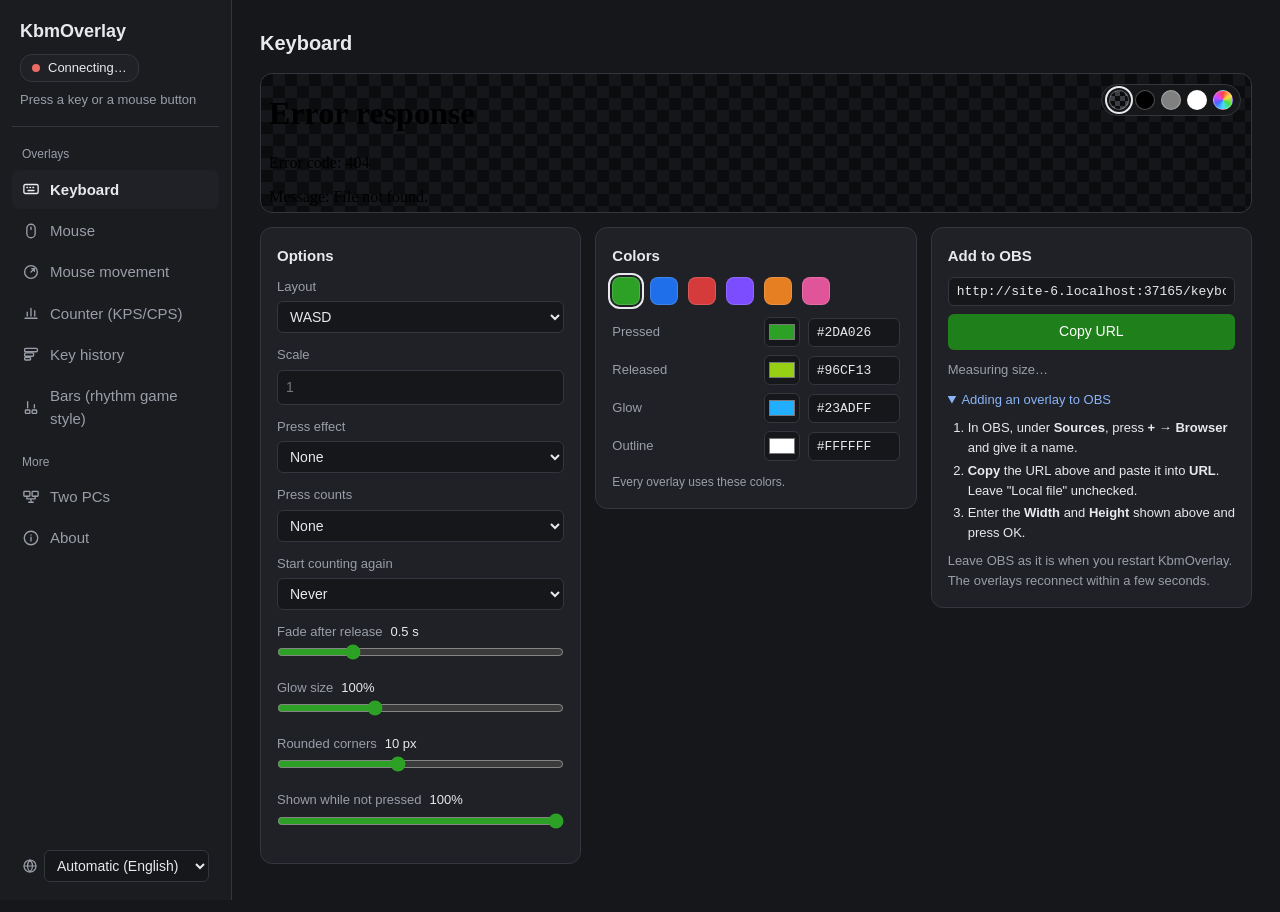
==== commit 99825759: "Settings page: no framing by other sites, readable colors, screen reader alerts, small fixes Securit" ====
--- a/pages/index.html
+++ b/pages/index.html
@@ -4,6 +4,7 @@
     <meta charset="utf-8">
     <meta name="viewport" content="width=device-width, initial-scale=1">
     <title>KbmOverlay</title>
+    <link rel="icon" href="data:image/svg+xml,%3Csvg xmlns='http://www.w3.org/2000/svg' viewBox='0 0 24 24' fill='none' stroke='%232DA026' stroke-width='2' stroke-linecap='round'%3E%3Crect x='2.5' y='6' width='19' height='12' rx='2'/%3E%3Cpath d='M6.5 10h1M10.5 10h1M14.5 10h1M8 14h8'/%3E%3C/svg%3E">
     <script src="overlay.js"></script>
     <style>
         :root {
@@ -15,17 +16,20 @@
             --text: #e8e9ec;
             --muted: #9a9ea8;
             --accent: #2DA026;
+            --accent-strong: #1F7F1A; /* behind white text: --accent is too light for it to read well (WCAG AA) */
             --warn: #f2b84b;
-            --bad: #e5534b;
+            --bad: #ec6b63;
             --link: #8ab4f8;
             --font: "Segoe UI", "Malgun Gothic", "Yu Gothic UI", "Microsoft YaHei UI", sans-serif;
+            color-scheme: dark; /* scrollbars, menus and number arrows drawn dark too */
         }
         * { box-sizing: border-box; }
         [hidden] { display: none !important; }
         html, body { margin: 0; background: var(--bg); color: var(--text); font: 15px/1.55 var(--font); }
-        /* No blue selection when clicking fast (to try the mouse) or dragging; fields and codes can still be selected. */
+        /* No blue selection (or the browser's menu for it) when clicking fast to try the mouse, or dragging.
+           Fields, codes and .selectable text worth copying (this PC's IP, errors, folder paths) can still be selected. */
         body { -webkit-user-select: none; user-select: none; }
-        input, textarea, code, .code { -webkit-user-select: text; user-select: text; }
+        input, textarea, code, .code, .selectable { -webkit-user-select: text; user-select: text; }
         h2 { font-size: 20px; margin: 0 0 14px; }
         h3 { font-size: 15px; margin: 0 0 10px; }
         p { margin: 0; }
@@ -41,7 +45,7 @@
         .sidebar { position: sticky; top: 0; height: 100vh; overflow-y: auto; display: flex; flex-direction: column; gap: 2px;
                    padding: 18px 12px; background: var(--side); border-right: 1px solid var(--line); }
         .summary { display: flex; flex-direction: column; align-items: flex-start; gap: 8px; padding: 0 8px 16px; margin-bottom: 4px; border-bottom: 1px solid var(--line); }
-        .brand { font-size: 18px; font-weight: 600; }
+        .brand { margin: 0; font-size: 18px; font-weight: 600; }
         .brand .muted { margin-left: 6px; font-size: 13px; font-weight: 400; }
         .pill { display: inline-flex; align-items: center; gap: 8px; padding: 3px 11px; border-radius: 12px; background: var(--card); border: 1px solid var(--line); font-size: 13px; }
         .dot { flex-shrink: 0; width: 8px; height: 8px; border-radius: 50%; background: var(--bad); }
@@ -76,7 +80,7 @@
         .prose p + p { margin-top: 10px; }
         .intro { margin: -4px 0 16px; }
         select, input { background: var(--bg); color: var(--text); border: 1px solid var(--line); border-radius: 6px; padding: 6px 8px; font: inherit; font-size: 14px; }
-        button { background: var(--accent); color: #fff; border: 0; border-radius: 6px; padding: 7px 16px; font: inherit; font-size: 14px; cursor: pointer; }
+        button { background: var(--accent-strong); color: #fff; border: 0; border-radius: 6px; padding: 7px 16px; font: inherit; font-size: 14px; cursor: pointer; }
         button:active { transform: translateY(1px); }
         button.secondary { background: transparent; color: var(--text); border: 1px solid var(--line); }
         button.danger { background: transparent; color: var(--bad); border: 1px solid var(--bad); }
@@ -90,7 +94,10 @@
         /* ---- overlay panels: big preview on top, three boxes below ---- */
         .preview { position: relative; overflow: hidden; min-height: 140px; margin-bottom: 14px; border: 1px solid var(--line); border-radius: 12px;
                    background: #0b0c0e repeating-conic-gradient(#14161a 0% 25%, #0b0c0e 0% 50%) 0 0 / 24px 24px; }
-        .preview iframe { position: absolute; left: 0; top: 0; border: 0; transform-origin: 0 0; background: transparent; pointer-events: none; }
+        /* color-scheme as in the overlay pages: when it differs from theirs, the browser paints the frame white
+           instead of see-through. */
+        .preview iframe { position: absolute; left: 0; top: 0; border: 0; transform-origin: 0 0; background: transparent; pointer-events: none;
+                          color-scheme: normal; }
         /* Preview background, top right of every preview: see-through like OBS, or a color to check effects on. */
         .preview-bg { position: absolute; top: 10px; right: 10px; z-index: 1; display: flex; align-items: center; gap: 6px; padding: 5px 7px;
                       border: 1px solid var(--line); border-radius: 16px; background: rgba(23, 24, 27, 0.85); }
@@ -134,7 +141,7 @@
         button.pick-key { position: absolute; padding: 0; border: 1px solid var(--line); border-radius: 5px; background: transparent; color: var(--muted);
                           font-size: clamp(9px, 1.15cqw, 13px); line-height: 1; white-space: nowrap; overflow: hidden; }
         button.pick-key:hover { border-color: var(--muted); color: var(--text); }
-        button.pick-key[aria-pressed="true"] { background: var(--accent); border-color: var(--accent); color: #fff; }
+        button.pick-key[aria-pressed="true"] { background: var(--accent-strong); border-color: var(--accent-strong); color: #fff; }
         button.pick-key.flash { outline: 2px solid var(--warn); outline-offset: 1px; }
         .pick-note { min-height: 1.55em; margin-top: 10px; }
 
@@ -186,8 +193,8 @@
 <div class="app">
     <aside class="sidebar">
         <div class="summary">
-            <div class="brand">KbmOverlay<span class="muted" id="version"></span></div>
-            <span class="pill" id="status"><span class="dot"></span><span id="status-text" data-i18n="status.connecting"></span></span>
+            <h1 class="brand">KbmOverlay<span class="muted" id="version"></span></h1>
+            <span class="pill" id="status" role="status"><span class="dot"></span><span id="status-text" data-i18n="status.connecting"></span></span>
             <span class="pill ok" id="relay-pill" hidden><span class="dot"></span><span id="relay-pill-text"></span></span>
             <span class="muted last-input" id="last-input" data-i18n="input.hint"></span>
         </div>
@@ -237,8 +244,8 @@
     </aside>
 
     <main>
-        <!-- Shown above every panel, so a request is never missed. -->
-        <div class="banner" id="approval" hidden>
+        <!-- Shown above every panel, so a request is never missed; screen readers read it out when it shows. -->
+        <div class="banner" id="approval" role="alert" hidden>
             <p id="approval-text"></p>
             <p><span data-i18n="approval.code"></span> <span class="code" id="approval-code"></span></p>
             <p class="muted" data-i18n="approval.hint"></p>
@@ -248,7 +255,7 @@
             </div>
         </div>
 
-        <div class="banner" id="waiting" hidden>
+        <div class="banner" id="waiting" role="status" hidden>
             <p id="waiting-text"></p>
             <p><span data-i18n="approval.code"></span> <span class="code" id="waiting-code"></span></p>
             <p class="muted" data-i18n="waiting.hint"></p>
@@ -264,7 +271,7 @@
         <!-- Files in the pages folder that hide this version's built-in ones (PageStore.StaleOverrides). -->
         <div class="notice closable" id="stale-notice" hidden>
             <div>
-                <p id="stale-text"></p>
+                <p id="stale-text" class="selectable"></p>
                 <div class="row"><button type="button" class="secondary" id="stale-open" data-i18n="files.open"></button></div>
             </div>
             <button type="button" class="close" id="stale-close" data-i18n-title="admin.close" data-i18n-aria="admin.close">
@@ -516,7 +523,7 @@
             <h2 data-i18n="relay.title"></h2>
             <p class="muted intro">
                 <span data-i18n-html="relay.intro"></span>
-                <b id="relay-machine">…</b> <span id="relay-addresses"></span>
+                <b id="relay-machine" class="selectable">…</b> <span id="relay-addresses" class="selectable"></span>
             </p>
             <div class="columns two">
                 <div class="box">
@@ -551,7 +558,7 @@
                         <input id="manual-address" data-i18n-placeholder="send.manualPlaceholder" data-i18n-aria="send.manualLabel">
                         <button type="button" class="secondary" id="manual-connect" data-i18n="send.manualConnect"></button>
                     </div>
-                    <p class="bad small" id="manual-error" style="margin-top:6px" hidden></p>
+                    <p class="bad small selectable" id="manual-error" role="alert" style="margin-top:6px" hidden></p>
                     <div class="row">
                         <button type="button" class="secondary" id="search" data-i18n="send.search"></button>
                         <button type="button" class="danger" id="stop-sending" data-i18n="send.stop" hidden></button>
@@ -1364,6 +1371,14 @@
                 return !!picker && layoutSelect.value === 'pick';
             }
 
+            // A number outside the field's range is put back inside it: the overlay would use it that way
+            // anyway, and the URL should say what the overlay shows.
+            function clampNumber(control) {
+                if (control.type !== 'number' || control.value === '') return;
+                var value = Math.min(+control.max, Math.max(+control.min, +control.value));
+                if (value !== +control.value) control.value = value;
+            }
+
             var options = savedOptions[page] || {};
             controls.forEach(function (control) {
                 var value = options[control.getAttribute('data-param')];
@@ -1374,6 +1389,7 @@
                 }
                 control.value = value;
                 if (control.tagName === 'SELECT' && control.selectedIndex < 0) control.selectedIndex = 0;
+                clampNumber(control);
             });
             sliders.forEach(function (slider) { slider.render(); });
             if (picker) picker.show(picking());
@@ -1429,6 +1445,7 @@
 
             controls.forEach(function (control) {
                 control.addEventListener('change', function () {
+                    clampNumber(control);
                     var values = {};
                     controls.forEach(function (c) { values[c.getAttribute('data-param')] = c.paramValue ? c.paramValue() : c.value.trim(); });
                     savedOptions[page] = values;
@@ -1442,17 +1459,22 @@
             });
 
             copyButton.addEventListener('click', function () {
+                function flash(text) {
+                    copyButton.textContent = text;
+                    setTimeout(function () { copyButton.textContent = t('copy'); }, 1500);
+                }
                 function done() {
                     copied[page] = urlInput.value;
                     store.set('copied', copied);
                     changedNote.hidden = true;
-                    copyButton.textContent = t('copied');
-                    setTimeout(function () { copyButton.textContent = t('copy'); }, 1500);
+                    flash(t('copied'));
                 }
+                // The URL stays selected, so Ctrl+C copies it when the browser would not.
                 function fallback() {
                     urlInput.select();
-                    document.execCommand('copy');
-                    done();
+                    var ok = false;
+                    try { ok = document.execCommand('copy'); } catch (e) { /* not allowed here */ }
+                    if (ok) done(); else flash(t('copyFailed'));
                 }
                 if (navigator.clipboard) navigator.clipboard.writeText(urlInput.value).then(done, fallback);
                 else fallback();
@@ -1529,8 +1551,8 @@
             .on('exported', function (result) {
                 var text = $('files-result');
                 text.hidden = false;
-                if (result.error) setText(text, t('files.failed', { error: result.error, dir: result.dir }), 'small bad');
-                else setText(text, t(result.count ? 'files.copied' : 'files.opened', { count: result.count, dir: result.dir }), 'small good');
+                if (result.error) setText(text, t('files.failed', { error: result.error, dir: result.dir }), 'small bad selectable');
+                else setText(text, t(result.count ? 'files.copied' : 'files.opened', { count: result.count, dir: result.dir }), 'small good selectable');
             });
 
         $('open-pages').addEventListener('click', function () { connection.send({ cmd: 'exportPages' }); });
@@ -1540,27 +1562,41 @@
         // Forgets the choices this browser remembers (options, colors, picked keys, preview background, closed
         // notices, last panel) and sets the language back to automatic. Two-PC settings stay, and sources
         // already in OBS keep their URLs.
+        // The clicked button hides, so the focus moves to the next question instead of getting lost.
         $('reset-all').addEventListener('click', function () {
             $('reset-ask').hidden = true;
             $('reset-confirm').hidden = false;
+            $('reset-no').focus();
         });
         $('reset-no').addEventListener('click', function () {
             $('reset-confirm').hidden = true;
             $('reset-ask').hidden = false;
+            $('reset-all').focus();
         });
         $('reset-yes').addEventListener('click', function () {
-            location.hash = ''; // its hashchange still saves the panel; the store is cleared after that
-            if (info.langSetting && info.langSetting !== 'auto') connection.send({ cmd: 'language', lang: 'auto' });
-            setTimeout(function () {
-                store.clear();
-                location.reload();
-            }, 300);
+            history.replaceState(null, '', location.pathname); // no #panel, and no hashchange saving it again
+            store.clear();
+            if (info.langSetting && info.langSetting !== 'auto') setLanguage('auto');
+            else location.reload();
         });
 
-        languageSelect.addEventListener('change', function () {
-            connection.send({ cmd: 'language', lang: languageSelect.value });
-            setTimeout(function () { location.reload(); }, 300);
-        });
+        // Tells KbmOverlay and reloads the page once info.json says the language is in use (or after 3 s,
+        // e.g. while not connected), so the page never comes back in the old language.
+        function setLanguage(lang) {
+            connection.send({ cmd: 'language', lang: lang });
+            var tries = 0;
+            (function check() {
+                fetch('info.json', { cache: 'no-store' })
+                    .then(function (response) { return response.json(); })
+                    .then(function (now) { return now.langSetting === lang; }, function () { return false; })
+                    .then(function (done) {
+                        if (done || ++tries >= 30) location.reload();
+                        else setTimeout(check, 100);
+                    });
+            })();
+        }
+
+        languageSelect.addEventListener('change', function () { setLanguage(languageSelect.value); });
 
         // ---- two PCs ----
 
@@ -1585,6 +1621,14 @@
             return li;
         }
 
+        // Text (or markup) that only changes when it really differs: a status report comes often, and the
+        // banners are read out by screen readers on every change.
+        function fillOnce(element, value, html) {
+            if (element.filledWith === value) return;
+            element.filledWith = value;
+            if (html) element.innerHTML = value; else element.textContent = value;
+        }
+
         var lastRelay = null;
 
         function renderRelay(relay) {
@@ -1595,21 +1639,21 @@
             $('relay-machine').textContent = relay ? relay.machine : '…';
             $('relay-addresses').textContent = relay && relay.addresses.length ? '(' + relay.addresses.join(', ') + ')' : '';
 
-            // Approval prompt (streaming PC).
+            // Approval prompt (streaming PC). Filled before it shows, so a screen reader reads the whole request.
             var pending = receive && receive.pending;
+            if (pending) {
+                fillOnce($('approval-text'), t.html('approval.text', { name: pending.name, address: pending.address }), true);
+                fillOnce($('approval-code'), pending.code);
+            }
             $('approval').hidden = !pending;
-            if (pending) {
-                $('approval-text').innerHTML = t.html('approval.text', { name: pending.name, address: pending.address });
-                $('approval-code').textContent = pending.code;
-            }
 
             // Waiting for approval (game PC).
             var waiting = send && send.state === 'waiting';
+            if (waiting) {
+                fillOnce($('waiting-text'), t.html('waiting.text', { name: send.target }), true);
+                fillOnce($('waiting-code'), send.code);
+            }
             $('waiting').hidden = !waiting;
-            if (waiting) {
-                $('waiting-text').innerHTML = t.html('waiting.text', { name: send.target });
-                $('waiting-code').textContent = send.code;
-            }
 
             var attention = (pending ? 1 : 0) + (waiting ? 1 : 0);
             $('relay-badge').hidden = !attention;
@@ -1720,6 +1764,20 @@
             $('manual-error').hidden = true;
             connection.send({ cmd: 'sendTo', address: $('manual-address').value });
         });
+        $('manual-address').addEventListener('keydown', function (event) {
+            if (event.key === 'Enter' && !event.isComposing) $('manual-connect').click();
+        });
+    }).catch(function (error) {
+        // A mistake above (or in a changed copy of this page) would otherwise leave a half-filled page without a word.
+        console.error(error);
+        Overlay.i18n().then(function (t) {
+            var notice = document.createElement('div');
+            notice.className = 'notice selectable';
+            notice.setAttribute('role', 'alert');
+            notice.textContent = t('page.failed', { error: (error && error.message) || String(error) });
+            var main = document.querySelector('main');
+            main.insertBefore(notice, main.firstChild);
+        });
     });
 </script>
 </body>
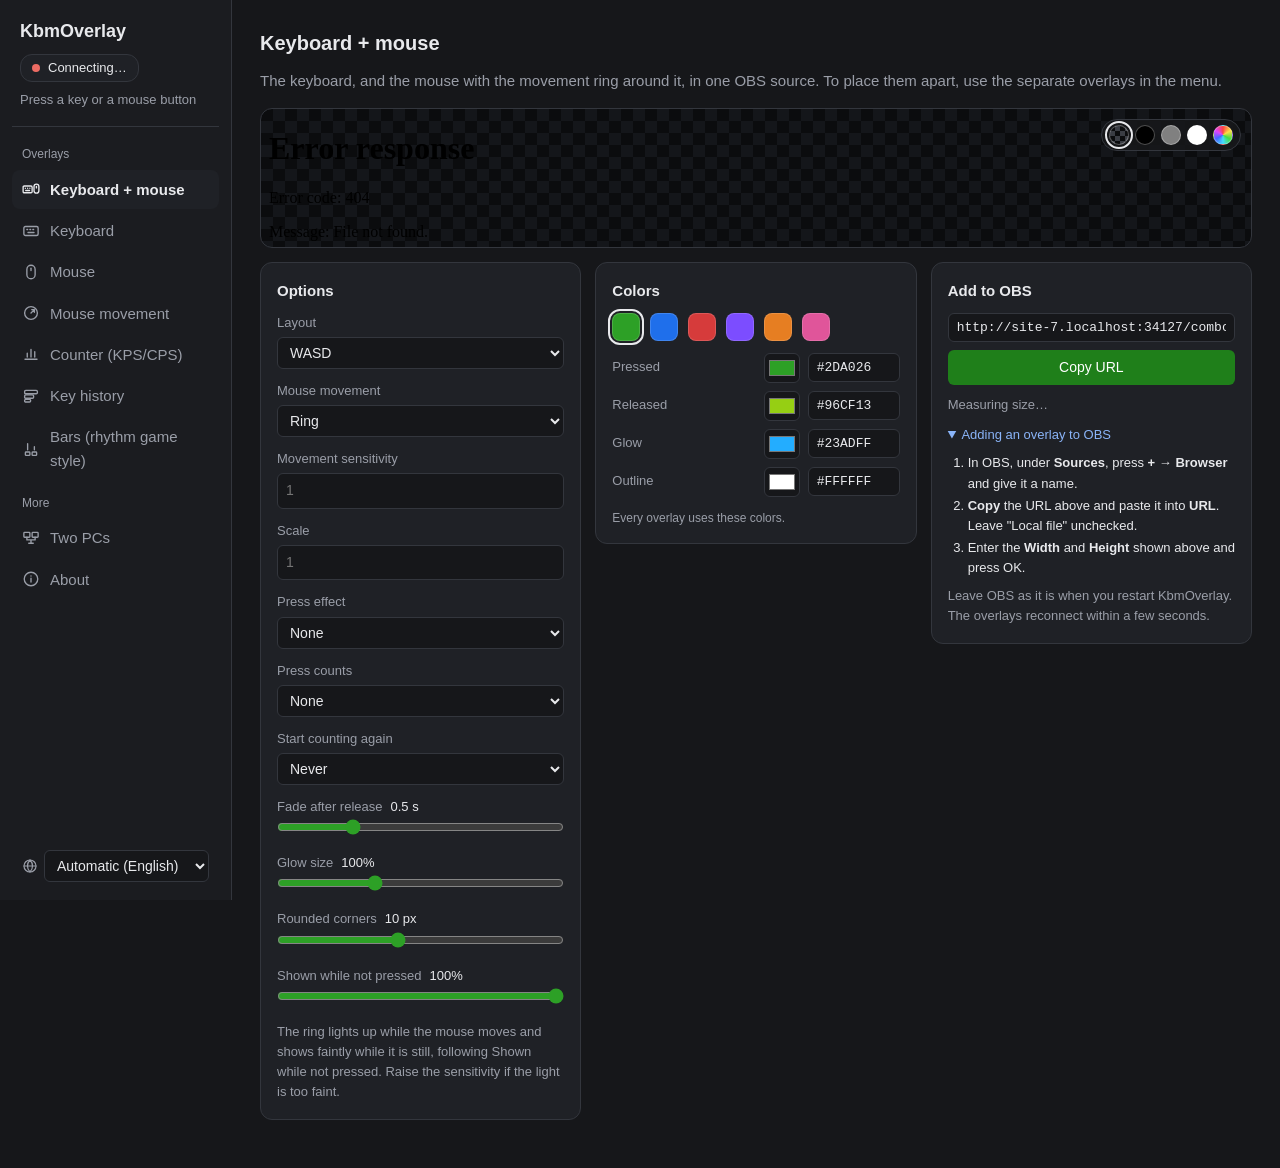
==== commit 7411a42c: "Keyboard + mouse in one source (combo.html), drawing code shared by the overlays combo.html: the key" ====
--- a/pages/index.html
+++ b/pages/index.html
@@ -200,6 +200,10 @@
         </div>
         <nav>
             <div class="nav-group" data-i18n="nav.overlays"></div>
+            <a href="#combo">
+                <svg viewBox="0 0 24 24" fill="none" stroke="currentColor" stroke-width="1.8" stroke-linecap="round" stroke-linejoin="round" aria-hidden="true"><rect x="1.5" y="8" width="12" height="9" rx="1.5"/><path d="M4.5 11h.01M7.5 11h.01M10.5 11h.01M5 14h5"/><rect x="16" y="5.5" width="6.5" height="12" rx="3.25"/><path d="M19.25 8.5v2"/></svg>
+                <span data-i18n="combo.title"></span>
+            </a>
             <a href="#keyboard">
                 <svg viewBox="0 0 24 24" fill="none" stroke="currentColor" stroke-width="1.8" stroke-linecap="round" stroke-linejoin="round" aria-hidden="true"><rect x="2.5" y="6" width="19" height="12" rx="2"/><path d="M6.5 10h1M10.5 10h1M14.5 10h1M8 14h8"/></svg>
                 <span data-i18n="keyboard.title"></span>
@@ -278,6 +282,85 @@
                 <svg viewBox="0 0 16 16" fill="none" stroke="currentColor" stroke-width="1.8" stroke-linecap="round" aria-hidden="true"><path d="M4 4l8 8M12 4l-8 8"/></svg>
             </button>
         </div>
+
+        <section class="panel" data-panel="combo" data-page="combo.html" data-colors="pressed released glow line" hidden>
+            <h2 data-i18n="combo.title"></h2>
+            <p class="muted intro" data-i18n="combo.intro"></p>
+            <div class="preview"><iframe data-i18n-title="preview.combo"></iframe></div>
+            <!-- Shown when the layout is "Pick keys": combo.html?keys=... (its own keys, apart from the keyboard's) -->
+            <div class="box picker" data-store="comboPickedKeys" hidden>
+                <h3 data-i18n="picker.title"></h3>
+                <p class="muted small" data-i18n="picker.intro"></p>
+                <div class="picker-tools">
+                    <button type="button" class="secondary pick-listen" aria-pressed="false" data-i18n="picker.listen"></button>
+                    <button type="button" class="secondary" data-pick="wasd" data-i18n="picker.wasd"></button>
+                    <button type="button" class="secondary" data-pick="all" data-i18n="picker.all"></button>
+                    <button type="button" class="secondary" data-pick="none" data-i18n="picker.none"></button>
+                    <span class="pick-count"></span>
+                </div>
+                <div class="pick-board" role="group" data-i18n-aria="picker.title"></div>
+                <p class="pick-note small muted" aria-live="polite"></p>
+            </div>
+            <div class="columns">
+                <div class="box">
+                    <h3 data-i18n="box.options"></h3>
+                    <label class="field"><span data-i18n="keyboard.layout"></span>
+                        <select data-param="layout">
+                            <option value="" data-i18n="layout.wasd"></option>
+                            <option value="tkl" data-i18n="layout.tkl"></option>
+                            <option value="full" data-i18n="layout.full"></option>
+                            <option value="pick" data-i18n="layout.pick"></option>
+                        </select>
+                    </label>
+                    <label class="field"><span data-i18n="combo.moveStyle"></span>
+                        <select data-param="style">
+                            <option value="" data-i18n="moveStyle.ring"></option>
+                            <option value="arrow" data-i18n="moveStyle.arrow"></option>
+                            <option value="trail" data-i18n="moveStyle.trail"></option>
+                            <option value="none" data-i18n="moveStyle.none"></option>
+                        </select>
+                    </label>
+                    <label class="field"><span data-i18n="combo.sens"></span>
+                        <input type="number" data-param="sens" min="0.05" max="20" step="0.25" placeholder="1">
+                    </label>
+                    <label class="field"><span data-i18n="option.scale"></span>
+                        <input type="number" data-param="scale" min="0.25" max="4" step="0.25" placeholder="1">
+                    </label>
+                    <label class="field"><span data-i18n="look.press"></span>
+                        <select data-param="press">
+                            <option value="" data-i18n="press.none"></option>
+                            <option value="sink" data-i18n="press.sink"></option>
+                            <option value="pop" data-i18n="press.pop"></option>
+                            <option value="ripple" data-i18n="press.ripple"></option>
+                        </select>
+                    </label>
+                    <label class="field"><span data-i18n="keyboard.presses"></span>
+                        <select data-param="presses">
+                            <option value="" data-i18n="presses.none"></option>
+                            <option value="heat" data-i18n="presses.heat"></option>
+                            <option value="count" data-i18n="presses.count"></option>
+                            <option value="both" data-i18n="presses.both"></option>
+                        </select>
+                    </label>
+                    <label class="field"><span data-i18n="keyboard.reset"></span>
+                        <select data-param="reset">
+                            <option value="" data-i18n="reset.never"></option>
+                            <option value="10" data-i18n="reset.10"></option>
+                            <option value="30" data-i18n="reset.30"></option>
+                            <option value="60" data-i18n="reset.60"></option>
+                            <option value="300" data-i18n="reset.300"></option>
+                        </select>
+                    </label>
+                    <div class="slider" data-slider="fade" data-var="--key-release-time" data-format="seconds" data-max="2" data-step="0.05" data-label="look.fade"></div>
+                    <div class="slider" data-slider="glowsize" data-var="--glow-size" data-format="percent" data-max="3" data-step="0.1" data-label="look.glowsize"></div>
+                    <div class="slider" data-slider="round" data-var="--key-radius" data-format="px" data-max="24" data-step="1" data-label="look.round"></div>
+                    <div class="slider" data-slider="idle" data-var="--idle-opacity" data-format="opacity" data-max="1" data-step="0.05" data-label="look.idle"></div>
+                    <p class="muted small" data-i18n="combo.hint"></p>
+                </div>
+                <div class="box colors"><h3 data-i18n="box.colors"></h3></div>
+                <div class="box obs"><h3 data-i18n="box.obs"></h3></div>
+            </div>
+        </section>
 
         <section class="panel" data-panel="keyboard" data-page="keyboard.html" data-colors="pressed released glow line" hidden>
             <h2 data-i18n="keyboard.title"></h2>
@@ -717,15 +800,16 @@
 
         // ---- keyboard layouts added to the pages folder (layouts/name.json), listed before "Pick keys" ----
 
-        var layoutMenu = document.querySelector('[data-panel="keyboard"] select[data-param="layout"]');
-        (info.layouts || []).forEach(function (name) {
-            var known = Array.prototype.some.call(layoutMenu.options, function (option) {
-                return (option.value || 'wasd').toLowerCase() === name.toLowerCase();
-            });
-            if (known) return;
-            var option = el('option', null, name);
-            option.value = name;
-            layoutMenu.insertBefore(option, layoutMenu.querySelector('option[value="pick"]'));
+        Array.prototype.forEach.call(document.querySelectorAll('select[data-param="layout"]'), function (layoutMenu) {
+            (info.layouts || []).forEach(function (name) {
+                var known = Array.prototype.some.call(layoutMenu.options, function (option) {
+                    return (option.value || 'wasd').toLowerCase() === name.toLowerCase();
+                });
+                if (known) return;
+                var option = el('option', null, name);
+                option.value = name;
+                layoutMenu.insertBefore(option, layoutMenu.querySelector('option[value="pick"]'));
+            });
         });
 
         // ---- language ----
@@ -982,13 +1066,15 @@
             'LeftCtrl', 'LeftAlt', 'Space']; // the keys of layouts/wasd.json, picked at first
         var keyListeners = []; // called with (name, down) for every key KbmOverlay reports
 
-        // Fills the picker box. onChange runs whenever the picked keys change.
+        // Fills the picker box. onChange runs whenever the picked keys change. The keys are remembered under
+        // the box's data-store name; the keyboard's have no name and stay under pickedKeys, as before.
         function keyPicker(box, onChange) {
             var board = box.querySelector('.pick-board');
             var count = box.querySelector('.pick-count');
             var listenButton = box.querySelector('.pick-listen');
             var note = box.querySelector('.pick-note');
-            var saved = store.get('pickedKeys');
+            var storeName = box.getAttribute('data-store') || 'pickedKeys';
+            var saved = store.get(storeName);
             var order = Array.isArray(saved) ? saved.filter(function (name) { return typeof name === 'string'; }) : WASD_KEYS.slice();
             var picked = {};
             var buttons = {};
@@ -1009,7 +1095,7 @@
             }
 
             function changed() {
-                store.set('pickedKeys', keys());
+                store.set(storeName, keys());
                 render();
                 onChange();
             }
@@ -1509,9 +1595,10 @@
         var panels = Array.prototype.slice.call(document.querySelectorAll('[data-panel]'));
         var links = Array.prototype.slice.call(document.querySelectorAll('nav a'));
 
+        // Someone new starts on the combined overlay: copy, paste into OBS, done.
         function showPanel(name) {
             var known = panels.some(function (panel) { return panel.getAttribute('data-panel') === name; });
-            if (!known) name = 'keyboard';
+            if (!known) name = 'combo';
             panels.forEach(function (panel) { panel.hidden = panel.getAttribute('data-panel') !== name; });
             links.forEach(function (link) {
                 if (link.getAttribute('href') === '#' + name) link.setAttribute('aria-current', 'page');
